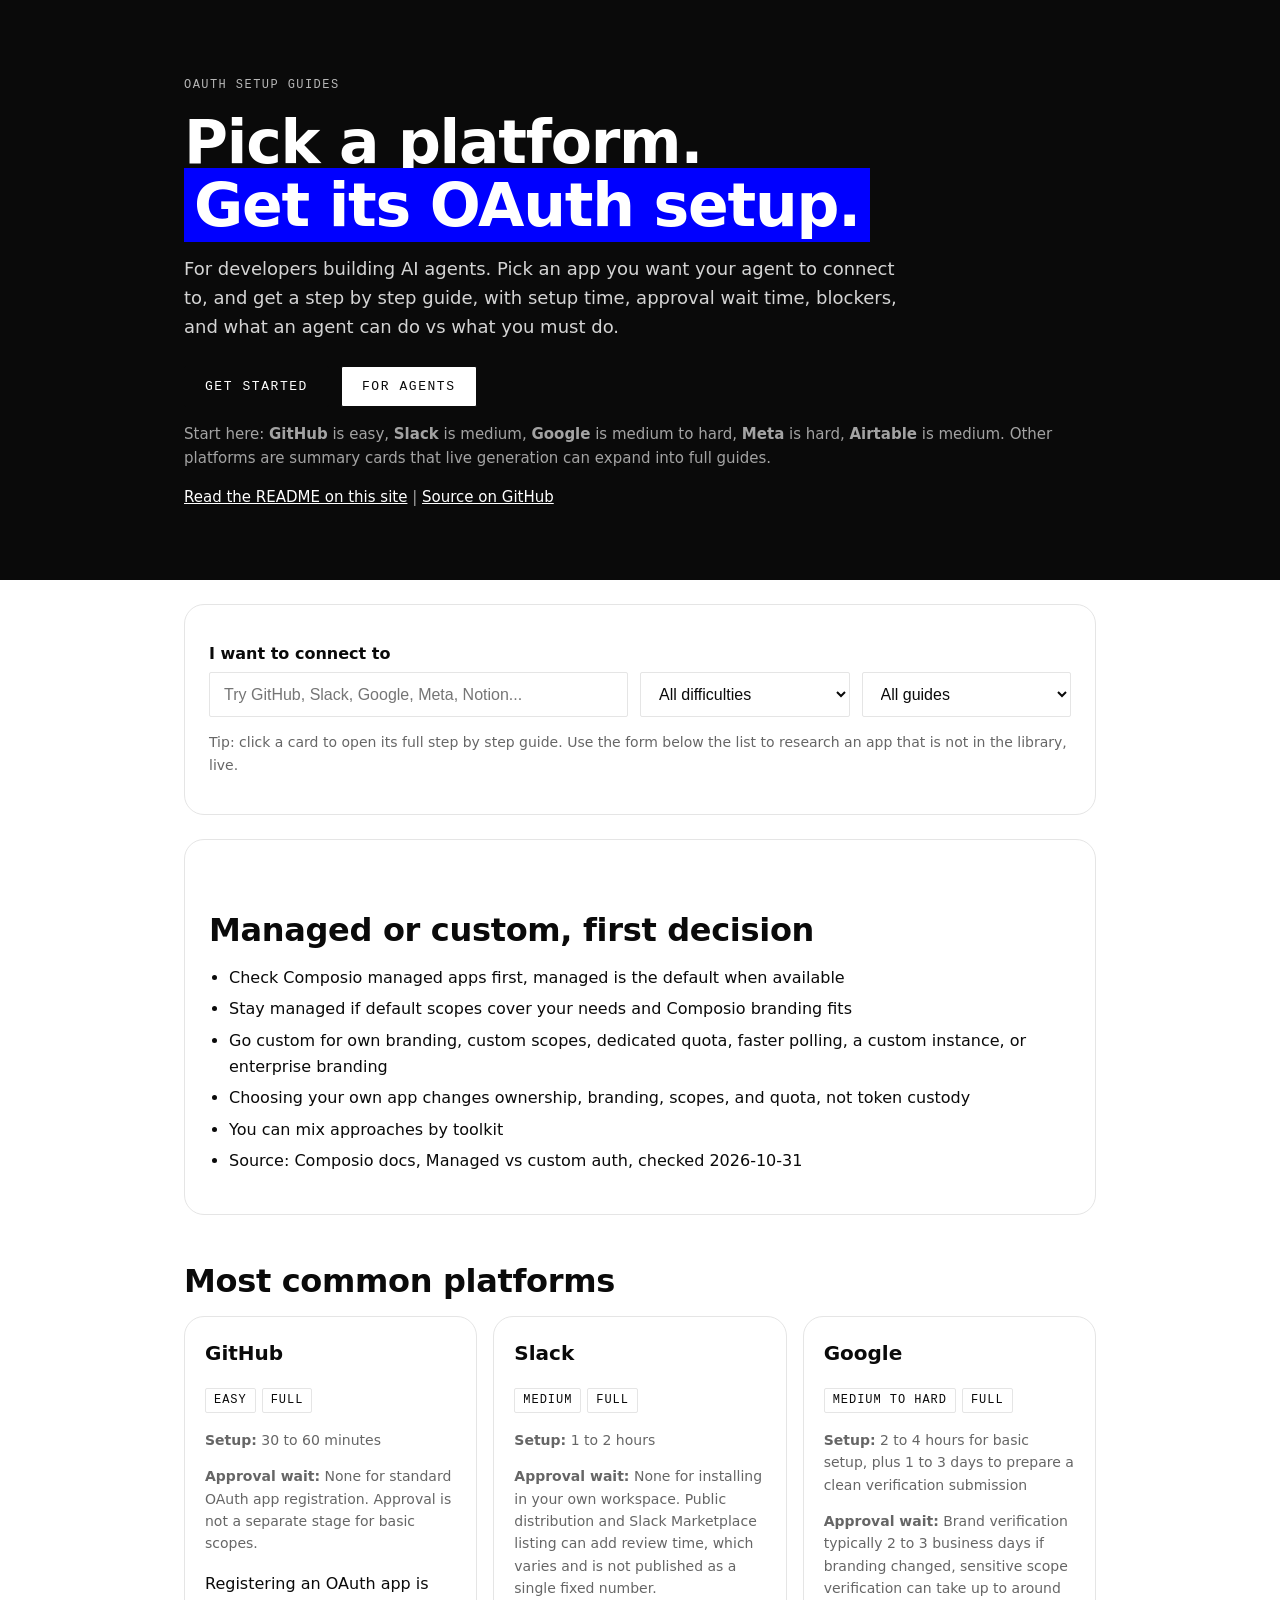
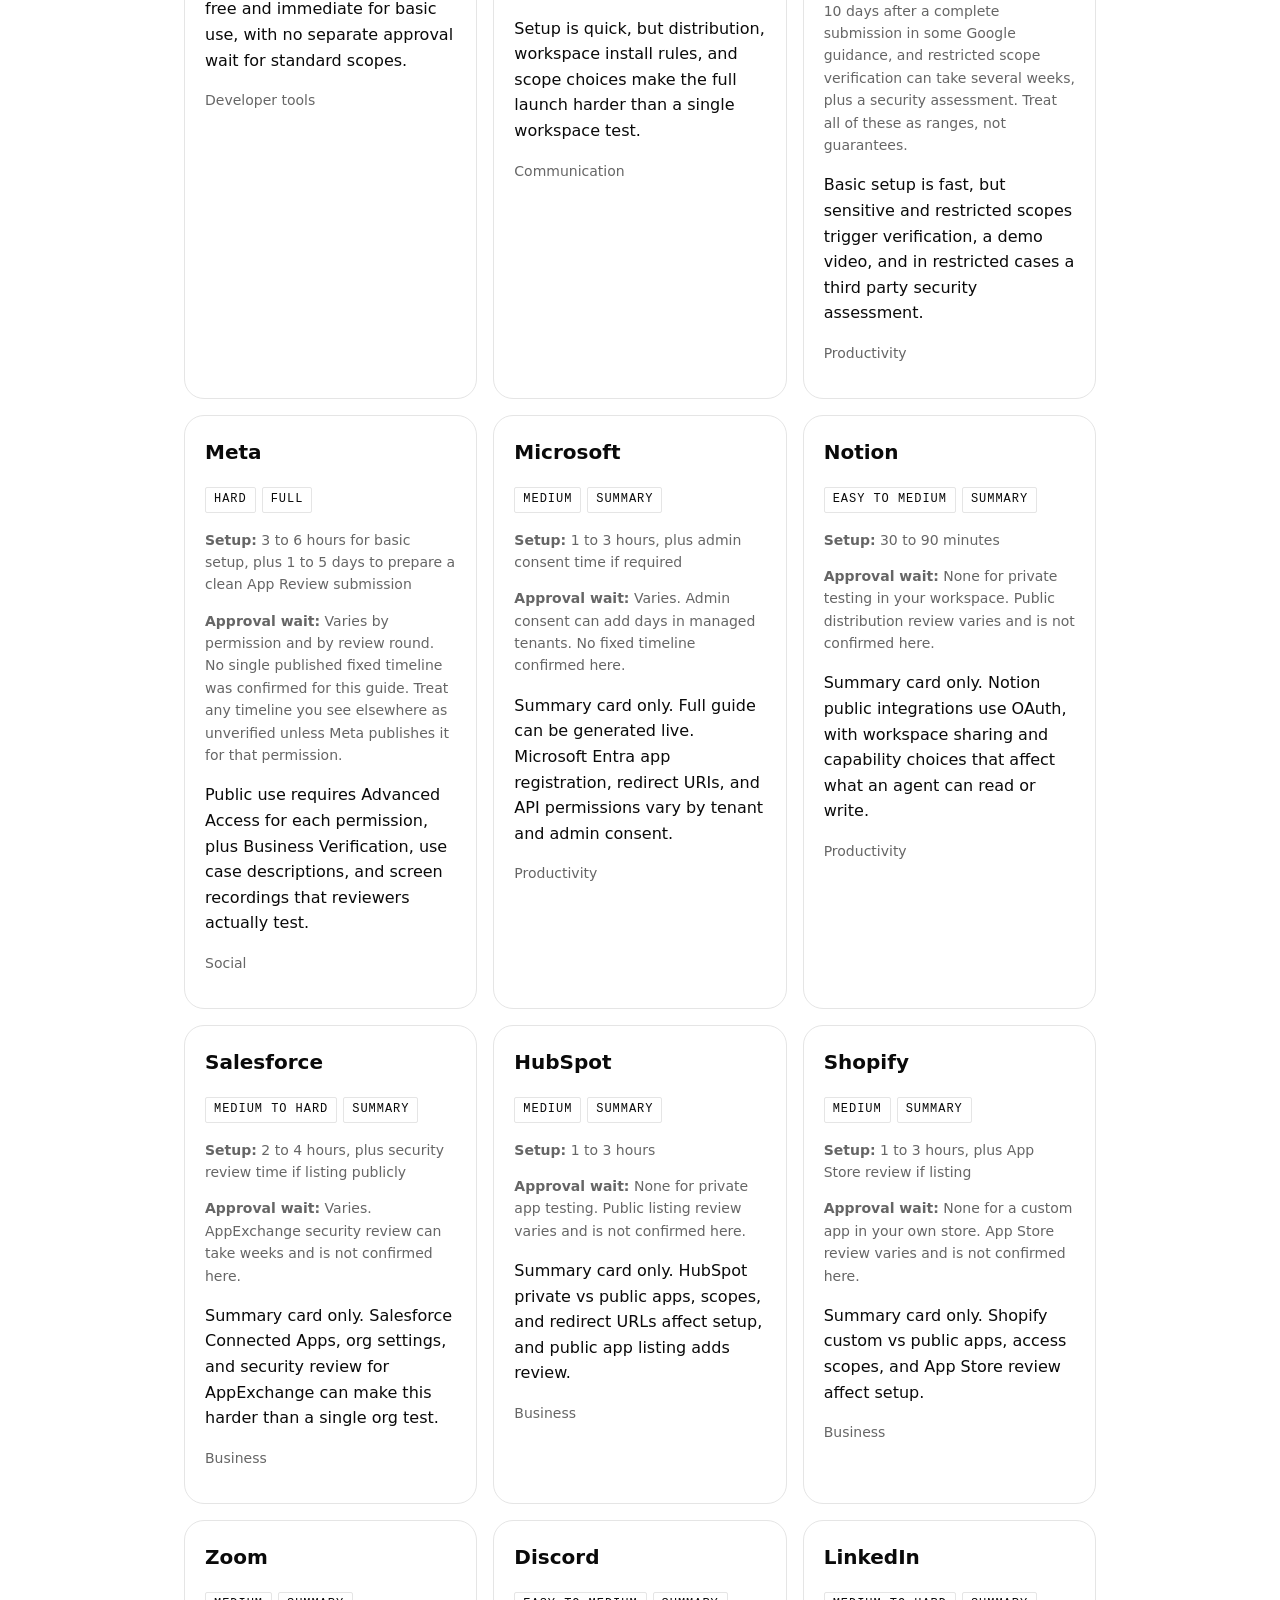
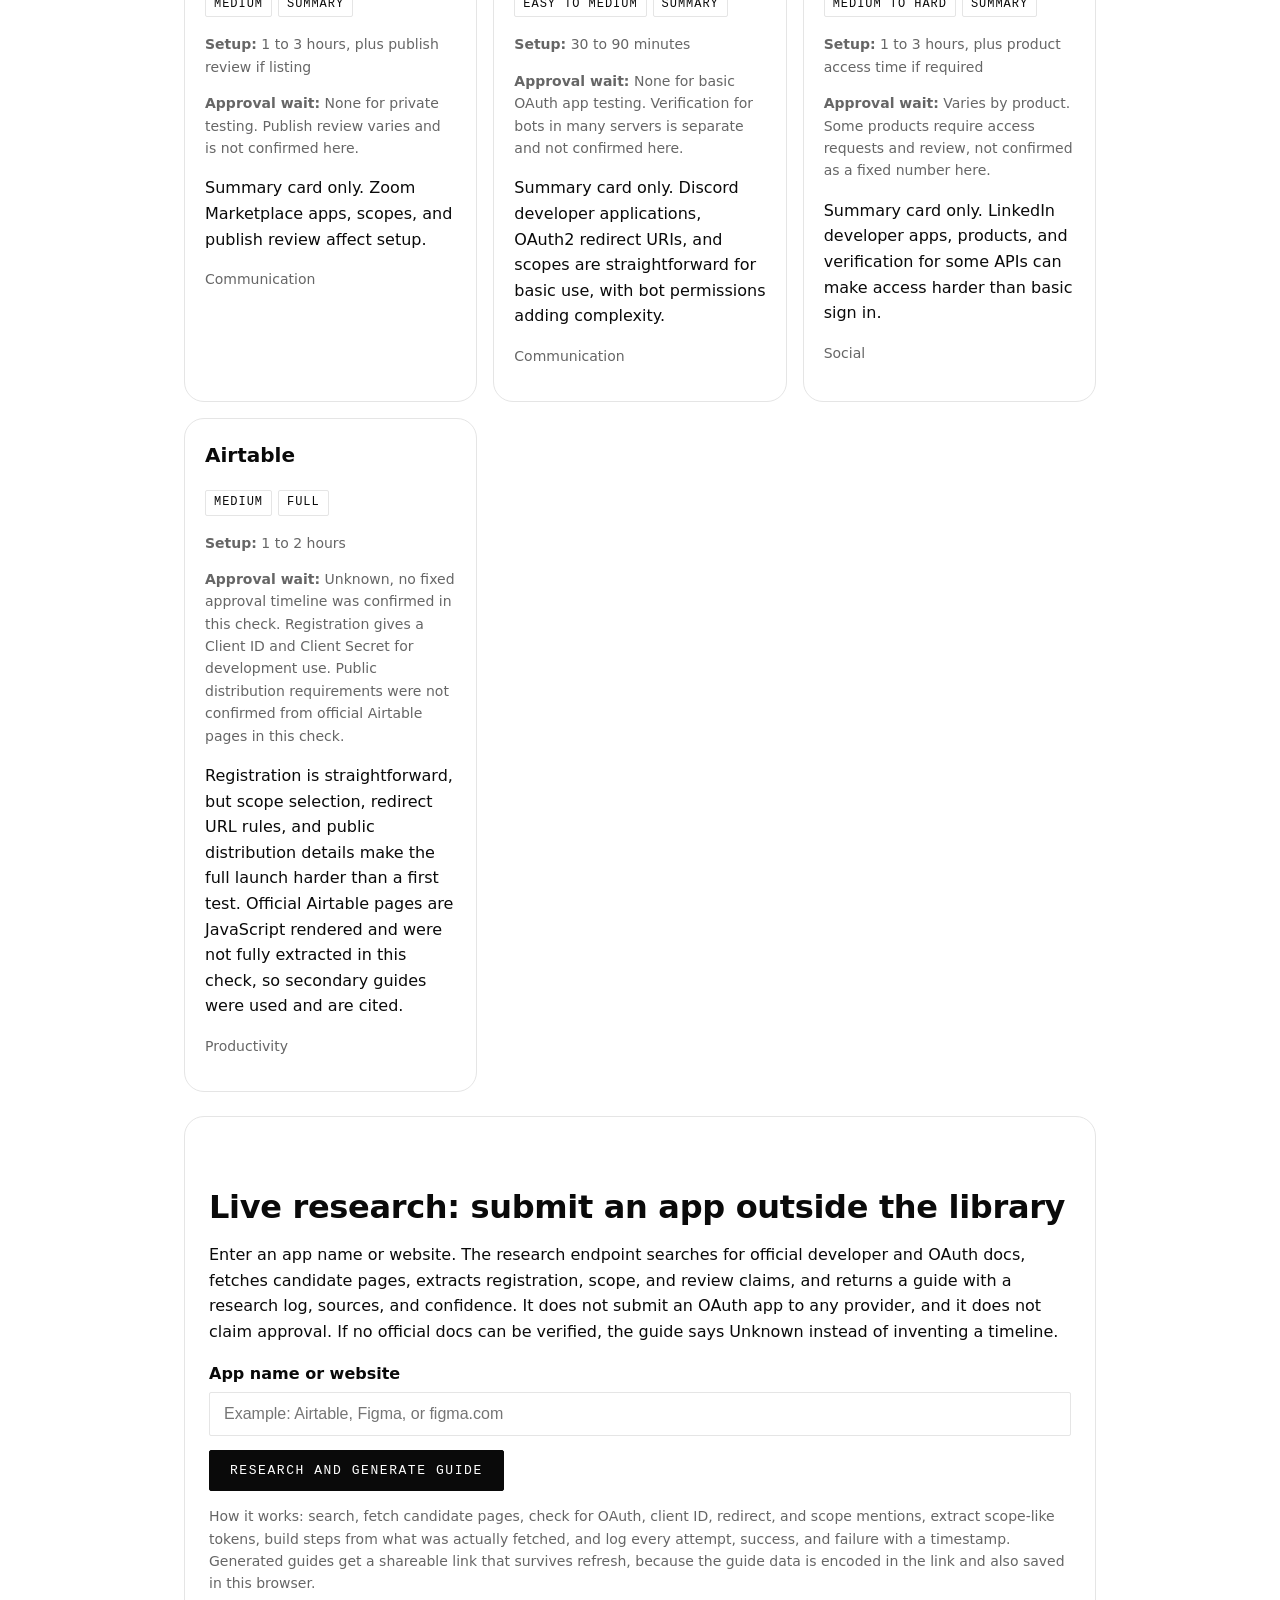
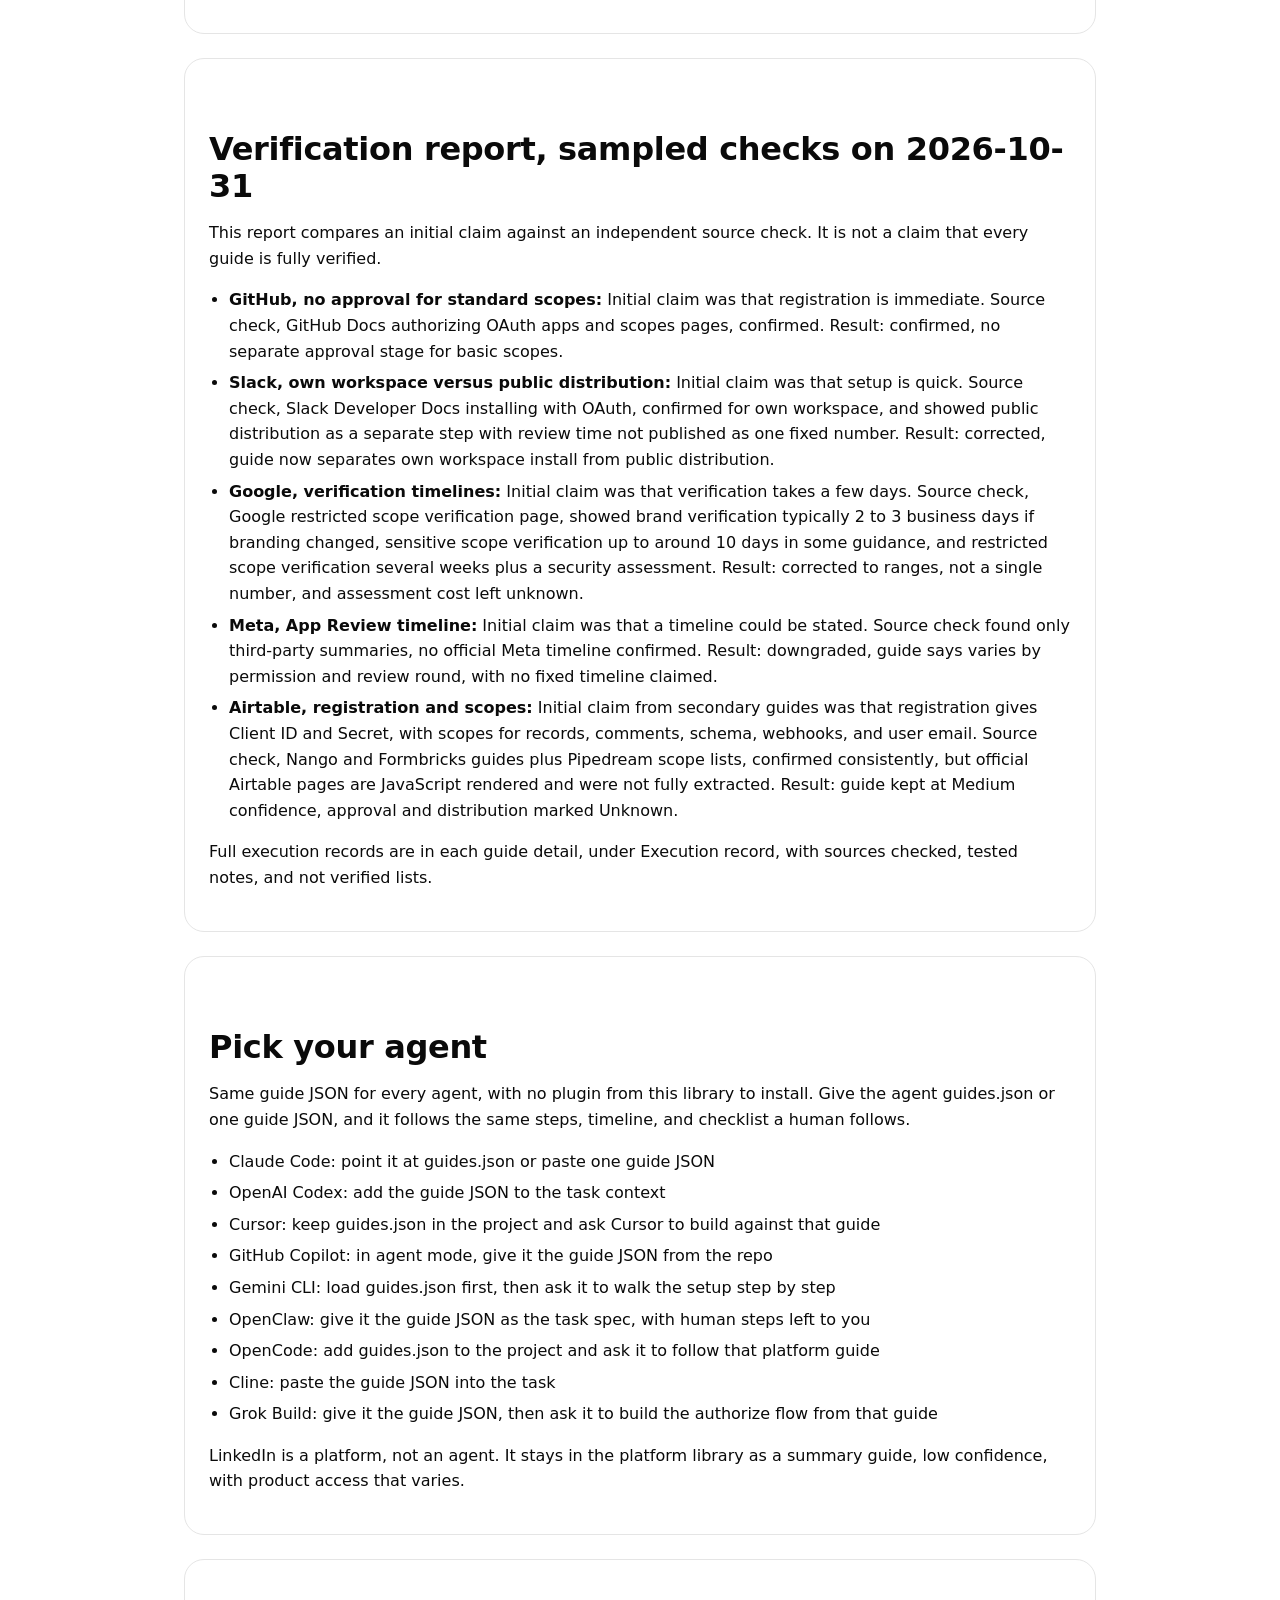
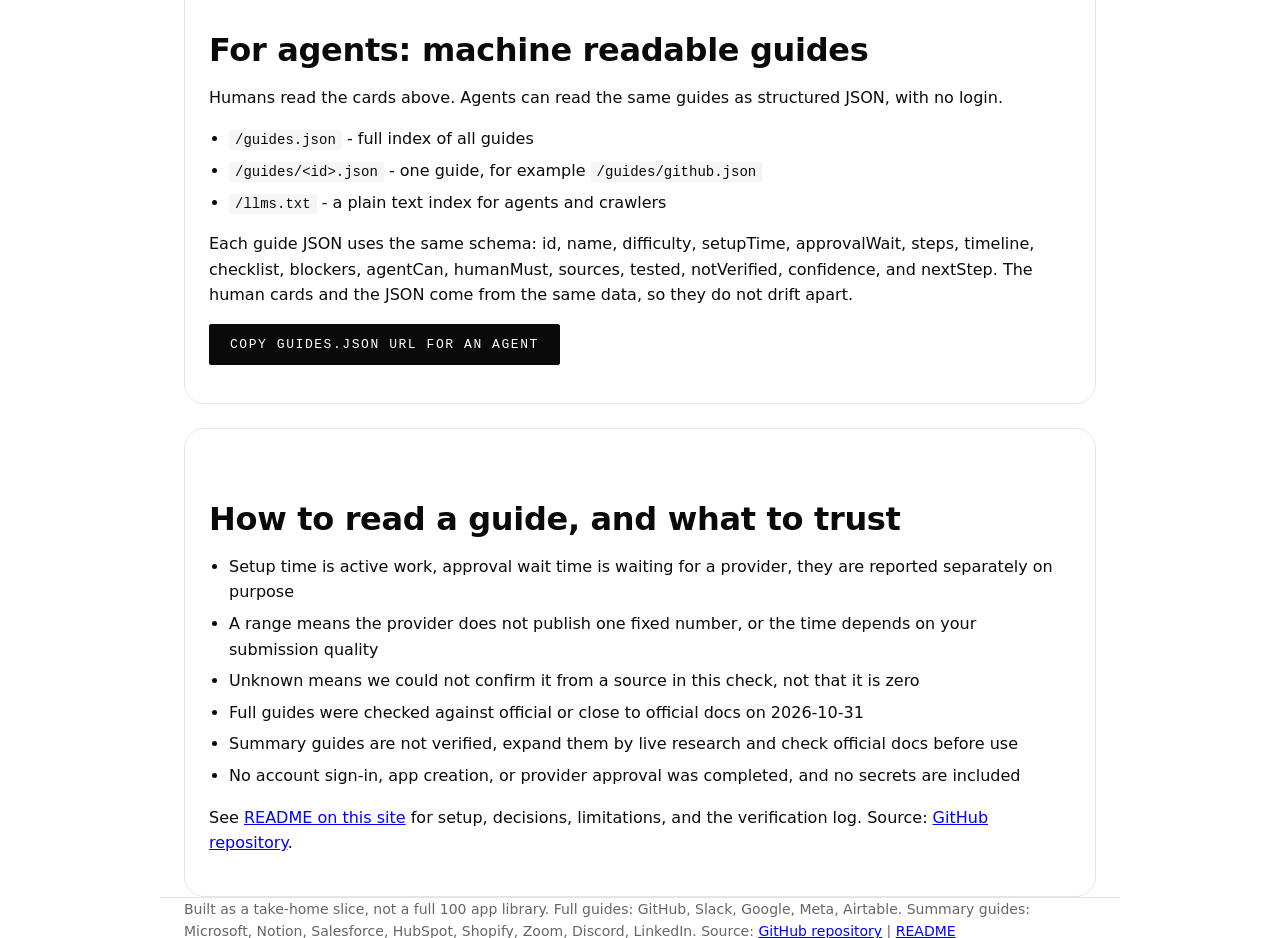
==== index.html @ ed0580e6 "Clean Composio-inspired style and clean guide outputs" ====
<!doctype html>
<html lang="en">
<head>
<meta charset="utf-8">
<meta name="viewport" content="width=device-width, initial-scale=1">
<title>OAuth Setup Guides - For developers building AI agents</title>
<meta name="description" content="Searchable guides for setting up an OAuth app and getting it approved, with setup time, approval wait time, blockers, and agent vs human steps.">
<link rel="stylesheet" href="style.css">
</head>
<body>
<header class="top">
<div class="wrap">
<p class="mono eyebrow">OAuth setup guides</p>
<h1>Pick a platform.<br><span class="blue">Get its OAuth setup.</span></h1>
<p class="sub">For developers building AI agents. Pick an app you want your agent to connect to, and get a step by step guide, with setup time, approval wait time, blockers, and what an agent can do vs what you must do.</p>
<div class="hero-actions">
<button type="button" onclick="document.getElementById('search').focus()">Get started</button>
<button type="button" class="secondary" onclick="document.querySelector('.agent-card').scrollIntoView({behavior:'smooth'})">For agents</button>
</div>
<p class="note">Start here: <strong>GitHub</strong> is easy, <strong>Slack</strong> is medium, <strong>Google</strong> is medium to hard, <strong>Meta</strong> is hard, <strong>Airtable</strong> is medium. Other platforms are summary cards that live generation can expand into full guides.</p>
<p class="note"><a href="readme.html">Read the README on this site</a> | <a href="https://github.com/SreeC22/takehomeapmcomposio">Source on GitHub</a></p>
</div>
</header>
<main class="wrap">
<section class="search-card">
<label for="search">I want to connect to</label>
<div class="search-row">
<input id="search" type="search" placeholder="Try GitHub, Slack, Google, Meta, Notion..." autocomplete="off">
<select id="difficulty" aria-label="Filter by difficulty">
<option value="">All difficulties</option>
<option value="Easy">Easy</option>
<option value="Medium">Medium</option>
<option value="Medium to Hard">Medium to Hard</option>
<option value="Hard">Hard</option>
</select>
<select id="guideType" aria-label="Filter by guide type">
<option value="">All guides</option>
<option value="full">Full guides</option>
<option value="summary">Summary guides</option>
</select>
</div>
<p class="hint">Tip: click a card to open its full step by step guide. Use the form below the list to research an app that is not in the library, live.</p>
</section>

<section class="about">
<h2>Managed or custom, first decision</h2>
<ul>
<li>Check Composio managed apps first, managed is the default when available</li>
<li>Stay managed if default scopes cover your needs and Composio branding fits</li>
<li>Go custom for own branding, custom scopes, dedicated quota, faster polling, a custom instance, or enterprise branding</li>
<li>Choosing your own app changes ownership, branding, scopes, and quota, not token custody</li>
<li>You can mix approaches by toolkit</li>
<li>Source: Composio docs, Managed vs custom auth, checked 2026-10-31</li>
</ul>
</section>

<section>
<h2>Most common platforms</h2>
<div id="grid" class="grid" aria-live="polite"></div>
<p id="empty" class="hidden">No guide matches that search yet. <button id="emptyResearch" type="button">Research this app live</button></p>
</section>

<section id="detail" class="detail hidden"></section>

<section class="live-card">
<h2>Live research: submit an app outside the library</h2>
<p>Enter an app name or website. The research endpoint searches for official developer and OAuth docs, fetches candidate pages, extracts registration, scope, and review claims, and returns a guide with a research log, sources, and confidence. It does not submit an OAuth app to any provider, and it does not claim approval. If no official docs can be verified, the guide says Unknown instead of inventing a timeline.</p>
<form id="liveForm">
<label for="liveApp">App name or website</label>
<input id="liveApp" type="text" placeholder="Example: Airtable, Figma, or figma.com" required>
<p id="liveMatch" class="small"></p>
<button type="submit">Research and generate guide</button>
</form>
<p class="small">How it works: search, fetch candidate pages, check for OAuth, client ID, redirect, and scope mentions, extract scope-like tokens, build steps from what was actually fetched, and log every attempt, success, and failure with a timestamp. Generated guides get a shareable link that survives refresh, because the guide data is encoded in the link and also saved in this browser.</p>
<div id="liveResult"></div>
</section>

<section class="about">
<h2>Verification report, sampled checks on 2026-10-31</h2>
<p>This report compares an initial claim against an independent source check. It is not a claim that every guide is fully verified.</p>
<ul>
<li><strong>GitHub, no approval for standard scopes:</strong> Initial claim was that registration is immediate. Source check, GitHub Docs authorizing OAuth apps and scopes pages, confirmed. Result: confirmed, no separate approval stage for basic scopes.</li>
<li><strong>Slack, own workspace versus public distribution:</strong> Initial claim was that setup is quick. Source check, Slack Developer Docs installing with OAuth, confirmed for own workspace, and showed public distribution as a separate step with review time not published as one fixed number. Result: corrected, guide now separates own workspace install from public distribution.</li>
<li><strong>Google, verification timelines:</strong> Initial claim was that verification takes a few days. Source check, Google restricted scope verification page, showed brand verification typically 2 to 3 business days if branding changed, sensitive scope verification up to around 10 days in some guidance, and restricted scope verification several weeks plus a security assessment. Result: corrected to ranges, not a single number, and assessment cost left unknown.</li>
<li><strong>Meta, App Review timeline:</strong> Initial claim was that a timeline could be stated. Source check found only third-party summaries, no official Meta timeline confirmed. Result: downgraded, guide says varies by permission and review round, with no fixed timeline claimed.</li>
<li><strong>Airtable, registration and scopes:</strong> Initial claim from secondary guides was that registration gives Client ID and Secret, with scopes for records, comments, schema, webhooks, and user email. Source check, Nango and Formbricks guides plus Pipedream scope lists, confirmed consistently, but official Airtable pages are JavaScript rendered and were not fully extracted. Result: guide kept at Medium confidence, approval and distribution marked Unknown.</li>
</ul>
<p>Full execution records are in each guide detail, under Execution record, with sources checked, tested notes, and not verified lists.</p>
</section>

<section class="agent-card">
<h2>Pick your agent</h2>
<p>Same guide JSON for every agent, with no plugin from this library to install. Give the agent guides.json or one guide JSON, and it follows the same steps, timeline, and checklist a human follows.</p>
<ul>
<li>Claude Code: point it at guides.json or paste one guide JSON</li>
<li>OpenAI Codex: add the guide JSON to the task context</li>
<li>Cursor: keep guides.json in the project and ask Cursor to build against that guide</li>
<li>GitHub Copilot: in agent mode, give it the guide JSON from the repo</li>
<li>Gemini CLI: load guides.json first, then ask it to walk the setup step by step</li>
<li>OpenClaw: give it the guide JSON as the task spec, with human steps left to you</li>
<li>OpenCode: add guides.json to the project and ask it to follow that platform guide</li>
<li>Cline: paste the guide JSON into the task</li>
<li>Grok Build: give it the guide JSON, then ask it to build the authorize flow from that guide</li>
</ul>
<p>LinkedIn is a platform, not an agent. It stays in the platform library as a summary guide, low confidence, with product access that varies.</p>
</section>

<section class="agent-card">
<h2>For agents: machine readable guides</h2>
<p>Humans read the cards above. Agents can read the same guides as structured JSON, with no login.</p>
<ul>
<li><code>/guides.json</code> - full index of all guides</li>
<li><code>/guides/&lt;id&gt;.json</code> - one guide, for example <code>/guides/github.json</code></li>
<li><code>/llms.txt</code> - a plain text index for agents and crawlers</li>
</ul>
<p>Each guide JSON uses the same schema: id, name, difficulty, setupTime, approvalWait, steps, timeline, checklist, blockers, agentCan, humanMust, sources, tested, notVerified, confidence, and nextStep. The human cards and the JSON come from the same data, so they do not drift apart.</p>
<button id="copyJson" type="button">Copy guides.json URL for an agent</button>
<p id="copyMsg" class="small"></p>
</section>

<section class="about">
<h2>How to read a guide, and what to trust</h2>
<ul>
<li>Setup time is active work, approval wait time is waiting for a provider, they are reported separately on purpose</li>
<li>A range means the provider does not publish one fixed number, or the time depends on your submission quality</li>
<li>Unknown means we could not confirm it from a source in this check, not that it is zero</li>
<li>Full guides were checked against official or close to official docs on 2026-10-31</li>
<li>Summary guides are not verified, expand them by live research and check official docs before use</li>
<li>No account sign-in, app creation, or provider approval was completed, and no secrets are included</li>
</ul>
<p>See <a href="readme.html">README on this site</a> for setup, decisions, limitations, and the verification log. Source: <a href="https://github.com/SreeC22/takehomeapmcomposio">GitHub repository</a>.</p>
</section>
</main>
<footer class="wrap small">Built as a take-home slice, not a full 100 app library. Full guides: GitHub, Slack, Google, Meta, Airtable. Summary guides: Microsoft, Notion, Salesforce, HubSpot, Shopify, Zoom, Discord, LinkedIn. Source: <a href="https://github.com/SreeC22/takehomeapmcomposio">GitHub repository</a> | <a href="readme.html">README</a></footer>
<script src="app.js"></script>
</body>
</html>
---- style.css ----
*{box-sizing:border-box}body{margin:0;font-family:Inter,system-ui,-apple-system,Segoe UI,Roboto,Arial,sans-serif;color:#0a0a0a;background:#fff;line-height:1.6}.wrap{max-width:960px;margin:0 auto;padding:0 24px}.mono{font-family:ui-monospace,SFMono-Regular,Menlo,Monaco,Consolas,monospace;text-transform:uppercase;letter-spacing:.12em;font-size:12px}.top{background:#0a0a0a;color:#fff;padding:64px 0 56px}.top .eyebrow{color:#fff;opacity:.7}.top h1{margin:16px 0 16px;font-size:60px;line-height:1.05;letter-spacing:-.02em;font-weight:700}.top h1 .blue{background:#0000ff;color:#fff;padding:2px 10px;white-space:nowrap}.top .sub{font-size:18px;color:#d4d4d4;max-width:720px;line-height:1.6}.top .note{color:#a3a3a3;font-size:15px}.top a{color:#fff;text-decoration:underline}.hero-actions{margin-top:24px;display:flex;gap:12px;flex-wrap:wrap}h2{font-size:32px;line-height:1.15;letter-spacing:-.01em;margin:48px 0 16px}h3{font-size:20px;margin:24px 0 8px}label{display:block;font-weight:600;margin:12px 0 6px}input,select{width:100%;padding:12px 14px;border:1px solid #e5e5e5;border-radius:2px;font-size:16px;background:#fff;color:#0a0a0a}input:focus,select:focus{outline:2px solid #0000ff;outline-offset:1px}button{background:#0a0a0a;color:#fff;border:1px solid #0a0a0a;border-radius:2px;padding:12px 20px;font-size:13px;font-family:ui-monospace,SFMono-Regular,Menlo,monospace;text-transform:uppercase;letter-spacing:.12em;cursor:pointer}button:hover{background:#0000ff;border-color:#0000ff}button.secondary{background:#fff;color:#0a0a0a}.search-card,.live-card,.agent-card,.about{background:#fff;border:1px solid #e5e5e5;border-radius:20px;padding:24px;margin-top:24px}.search-row{display:grid;grid-template-columns:2fr 1fr 1fr;gap:12px}.hint,.small{color:#666;font-size:14px}.grid{display:grid;grid-template-columns:repeat(auto-fill,minmax(260px,1fr));gap:16px}.card{background:#fff;border:1px solid #e5e5e5;border-radius:20px;padding:20px;cursor:pointer;text-align:left}.card:hover{border-color:#0a0a0a}.card h3{margin:0 0 8px}.badge{display:inline-block;border:1px solid #e5e5e5;border-radius:2px;padding:2px 8px;font-size:12px;font-family:ui-monospace,SFMono-Regular,Menlo,monospace;text-transform:uppercase;letter-spacing:.08em;margin-right:6px;background:#fff}.meta{color:#666;font-size:14px}.detail{background:#fff;border:1px solid #e5e5e5;border-radius:20px;padding:28px;margin-top:32px}.step{border-top:1px solid #e5e5e5;padding:16px 0;margin:8px 0}.step h3{margin:0 0 6px}.checklist label{font-weight:400;display:flex;gap:10px;align-items:flex-start}.checklist input{width:auto;margin-top:4px}.hidden{display:none}code{background:#f5f5f5;padding:2px 6px;border-radius:2px;font-family:ui-monospace,SFMono-Regular,Menlo,monospace;font-size:14px}footer{padding:32px 0 48px;color:#666;border-top:1px solid #e5e5e5;margin-top:48px}a{color:#0000ff}ul{padding-left:20px}li{margin:6px 0}@media(max-width:700px){.search-row{grid-template-columns:1fr}.top h1{font-size:38px}.top h1 .blue{white-space:normal}}
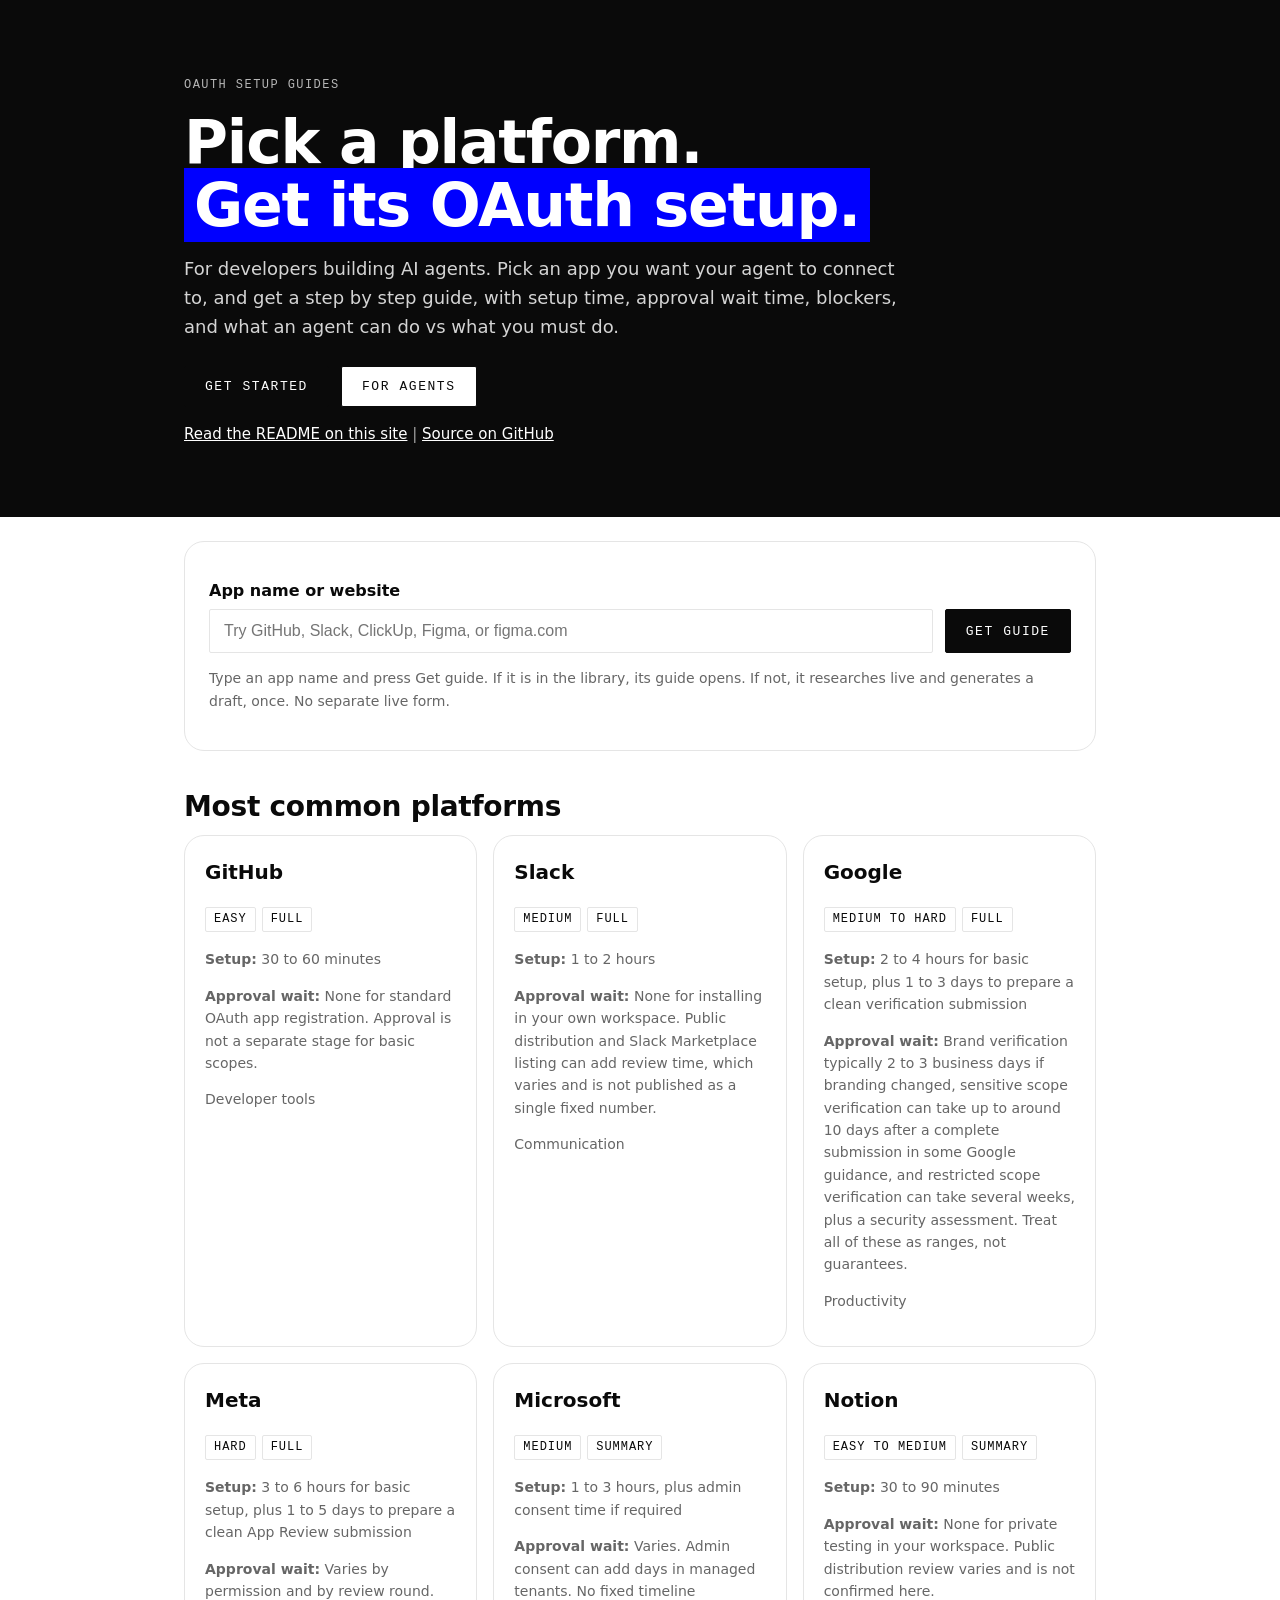
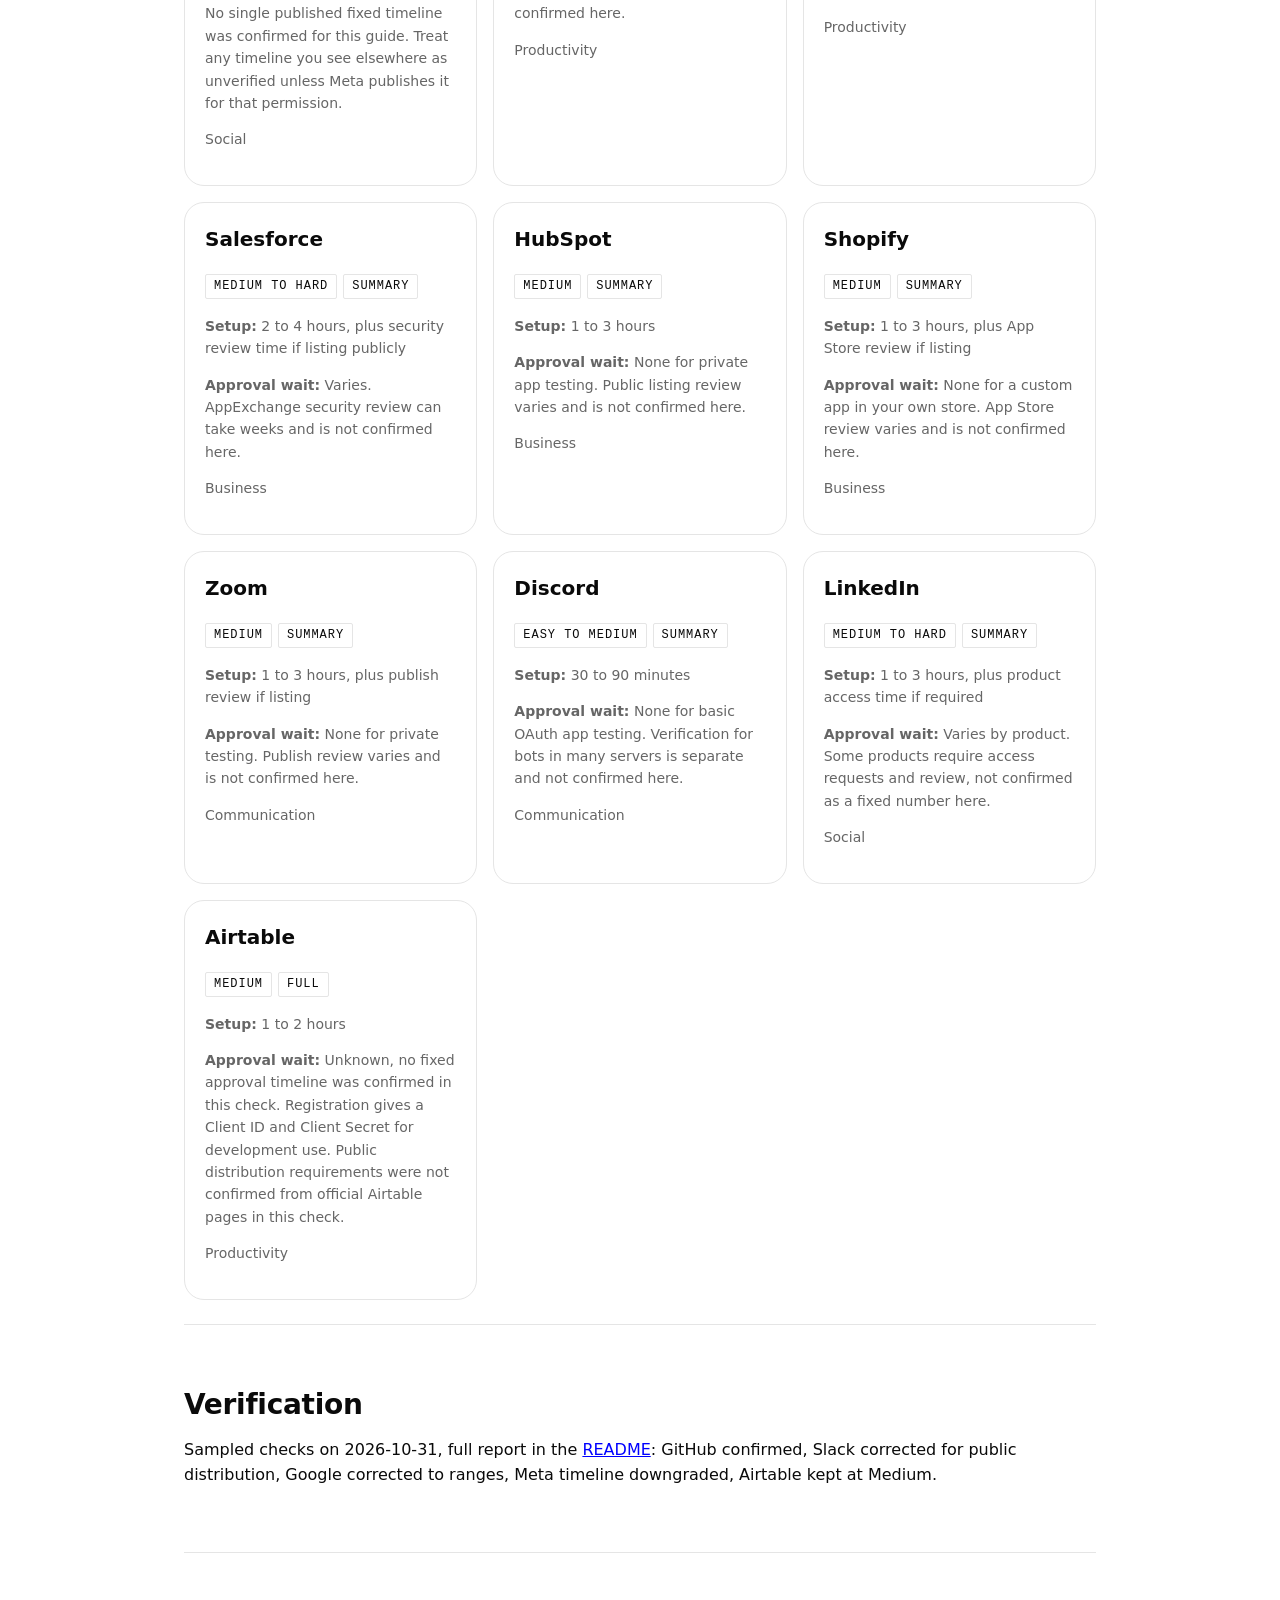
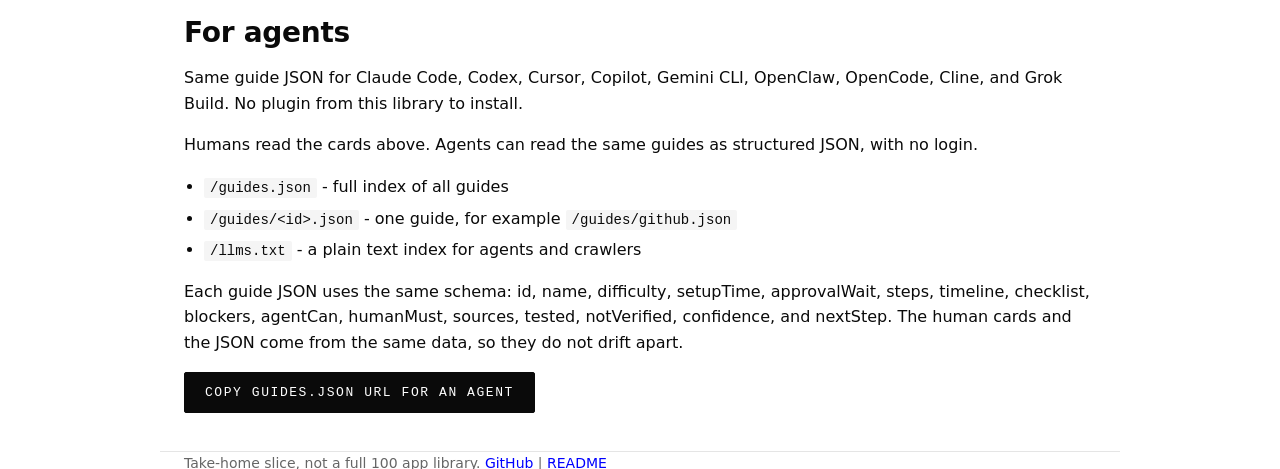
==== commit e285ca39: "Sync production: merged search, Tavily, rate limiting, clean style, improved generated steps" ====
--- a/index.html
+++ b/index.html
@@ -17,96 +17,39 @@
 <button type="button" onclick="document.getElementById('search').focus()">Get started</button>
 <button type="button" class="secondary" onclick="document.querySelector('.agent-card').scrollIntoView({behavior:'smooth'})">For agents</button>
 </div>
-<p class="note">Start here: <strong>GitHub</strong> is easy, <strong>Slack</strong> is medium, <strong>Google</strong> is medium to hard, <strong>Meta</strong> is hard, <strong>Airtable</strong> is medium. Other platforms are summary cards that live generation can expand into full guides.</p>
 <p class="note"><a href="readme.html">Read the README on this site</a> | <a href="https://github.com/SreeC22/takehomeapmcomposio">Source on GitHub</a></p>
 </div>
 </header>
 <main class="wrap">
 <section class="search-card">
-<label for="search">I want to connect to</label>
+<form id="searchForm">
+<label for="search">App name or website</label>
 <div class="search-row">
-<input id="search" type="search" placeholder="Try GitHub, Slack, Google, Meta, Notion..." autocomplete="off">
-<select id="difficulty" aria-label="Filter by difficulty">
-<option value="">All difficulties</option>
-<option value="Easy">Easy</option>
-<option value="Medium">Medium</option>
-<option value="Medium to Hard">Medium to Hard</option>
-<option value="Hard">Hard</option>
-</select>
-<select id="guideType" aria-label="Filter by guide type">
-<option value="">All guides</option>
-<option value="full">Full guides</option>
-<option value="summary">Summary guides</option>
-</select>
+<input id="search" type="search" placeholder="Try GitHub, Slack, ClickUp, Figma, or figma.com" autocomplete="off">
+<button type="submit">Get guide</button>
 </div>
-<p class="hint">Tip: click a card to open its full step by step guide. Use the form below the list to research an app that is not in the library, live.</p>
+<p id="searchStatus" class="small"></p>
+</form>
+<p class="hint">Type an app name and press Get guide. If it is in the library, its guide opens. If not, it researches live and generates a draft, once. No separate live form.</p>
 </section>
 
-<section class="about">
-<h2>Managed or custom, first decision</h2>
-<ul>
-<li>Check Composio managed apps first, managed is the default when available</li>
-<li>Stay managed if default scopes cover your needs and Composio branding fits</li>
-<li>Go custom for own branding, custom scopes, dedicated quota, faster polling, a custom instance, or enterprise branding</li>
-<li>Choosing your own app changes ownership, branding, scopes, and quota, not token custody</li>
-<li>You can mix approaches by toolkit</li>
-<li>Source: Composio docs, Managed vs custom auth, checked 2026-10-31</li>
-</ul>
-</section>
 
 <section>
 <h2>Most common platforms</h2>
 <div id="grid" class="grid" aria-live="polite"></div>
-<p id="empty" class="hidden">No guide matches that search yet. <button id="emptyResearch" type="button">Research this app live</button></p>
+<p id="empty" class="hidden">No guide matches that search yet. Press Get guide to research it live.</p>
 </section>
 
 <section id="detail" class="detail hidden"></section>
 
-<section class="live-card">
-<h2>Live research: submit an app outside the library</h2>
-<p>Enter an app name or website. The research endpoint searches for official developer and OAuth docs, fetches candidate pages, extracts registration, scope, and review claims, and returns a guide with a research log, sources, and confidence. It does not submit an OAuth app to any provider, and it does not claim approval. If no official docs can be verified, the guide says Unknown instead of inventing a timeline.</p>
-<form id="liveForm">
-<label for="liveApp">App name or website</label>
-<input id="liveApp" type="text" placeholder="Example: Airtable, Figma, or figma.com" required>
-<p id="liveMatch" class="small"></p>
-<button type="submit">Research and generate guide</button>
-</form>
-<p class="small">How it works: search, fetch candidate pages, check for OAuth, client ID, redirect, and scope mentions, extract scope-like tokens, build steps from what was actually fetched, and log every attempt, success, and failure with a timestamp. Generated guides get a shareable link that survives refresh, because the guide data is encoded in the link and also saved in this browser.</p>
-<div id="liveResult"></div>
-</section>
 
-<section class="about">
-<h2>Verification report, sampled checks on 2026-10-31</h2>
-<p>This report compares an initial claim against an independent source check. It is not a claim that every guide is fully verified.</p>
-<ul>
-<li><strong>GitHub, no approval for standard scopes:</strong> Initial claim was that registration is immediate. Source check, GitHub Docs authorizing OAuth apps and scopes pages, confirmed. Result: confirmed, no separate approval stage for basic scopes.</li>
-<li><strong>Slack, own workspace versus public distribution:</strong> Initial claim was that setup is quick. Source check, Slack Developer Docs installing with OAuth, confirmed for own workspace, and showed public distribution as a separate step with review time not published as one fixed number. Result: corrected, guide now separates own workspace install from public distribution.</li>
-<li><strong>Google, verification timelines:</strong> Initial claim was that verification takes a few days. Source check, Google restricted scope verification page, showed brand verification typically 2 to 3 business days if branding changed, sensitive scope verification up to around 10 days in some guidance, and restricted scope verification several weeks plus a security assessment. Result: corrected to ranges, not a single number, and assessment cost left unknown.</li>
-<li><strong>Meta, App Review timeline:</strong> Initial claim was that a timeline could be stated. Source check found only third-party summaries, no official Meta timeline confirmed. Result: downgraded, guide says varies by permission and review round, with no fixed timeline claimed.</li>
-<li><strong>Airtable, registration and scopes:</strong> Initial claim from secondary guides was that registration gives Client ID and Secret, with scopes for records, comments, schema, webhooks, and user email. Source check, Nango and Formbricks guides plus Pipedream scope lists, confirmed consistently, but official Airtable pages are JavaScript rendered and were not fully extracted. Result: guide kept at Medium confidence, approval and distribution marked Unknown.</li>
-</ul>
-<p>Full execution records are in each guide detail, under Execution record, with sources checked, tested notes, and not verified lists.</p>
-</section>
+
+<section class="about"><h2>Verification</h2><p>Sampled checks on 2026-10-31, full report in the <a href="readme.html">README</a>: GitHub confirmed, Slack corrected for public distribution, Google corrected to ranges, Meta timeline downgraded, Airtable kept at Medium.</p></section>
+
 
 <section class="agent-card">
-<h2>Pick your agent</h2>
-<p>Same guide JSON for every agent, with no plugin from this library to install. Give the agent guides.json or one guide JSON, and it follows the same steps, timeline, and checklist a human follows.</p>
-<ul>
-<li>Claude Code: point it at guides.json or paste one guide JSON</li>
-<li>OpenAI Codex: add the guide JSON to the task context</li>
-<li>Cursor: keep guides.json in the project and ask Cursor to build against that guide</li>
-<li>GitHub Copilot: in agent mode, give it the guide JSON from the repo</li>
-<li>Gemini CLI: load guides.json first, then ask it to walk the setup step by step</li>
-<li>OpenClaw: give it the guide JSON as the task spec, with human steps left to you</li>
-<li>OpenCode: add guides.json to the project and ask it to follow that platform guide</li>
-<li>Cline: paste the guide JSON into the task</li>
-<li>Grok Build: give it the guide JSON, then ask it to build the authorize flow from that guide</li>
-</ul>
-<p>LinkedIn is a platform, not an agent. It stays in the platform library as a summary guide, low confidence, with product access that varies.</p>
-</section>
-
-<section class="agent-card">
-<h2>For agents: machine readable guides</h2>
+<h2>For agents</h2>
+<p>Same guide JSON for Claude Code, Codex, Cursor, Copilot, Gemini CLI, OpenClaw, OpenCode, Cline, and Grok Build. No plugin from this library to install.</p>
 <p>Humans read the cards above. Agents can read the same guides as structured JSON, with no login.</p>
 <ul>
 <li><code>/guides.json</code> - full index of all guides</li>
@@ -118,20 +61,8 @@
 <p id="copyMsg" class="small"></p>
 </section>
 
-<section class="about">
-<h2>How to read a guide, and what to trust</h2>
-<ul>
-<li>Setup time is active work, approval wait time is waiting for a provider, they are reported separately on purpose</li>
-<li>A range means the provider does not publish one fixed number, or the time depends on your submission quality</li>
-<li>Unknown means we could not confirm it from a source in this check, not that it is zero</li>
-<li>Full guides were checked against official or close to official docs on 2026-10-31</li>
-<li>Summary guides are not verified, expand them by live research and check official docs before use</li>
-<li>No account sign-in, app creation, or provider approval was completed, and no secrets are included</li>
-</ul>
-<p>See <a href="readme.html">README on this site</a> for setup, decisions, limitations, and the verification log. Source: <a href="https://github.com/SreeC22/takehomeapmcomposio">GitHub repository</a>.</p>
-</section>
 </main>
-<footer class="wrap small">Built as a take-home slice, not a full 100 app library. Full guides: GitHub, Slack, Google, Meta, Airtable. Summary guides: Microsoft, Notion, Salesforce, HubSpot, Shopify, Zoom, Discord, LinkedIn. Source: <a href="https://github.com/SreeC22/takehomeapmcomposio">GitHub repository</a> | <a href="readme.html">README</a></footer>
+<footer class="wrap small">Take-home slice, not a full 100 app library. <a href="https://github.com/SreeC22/takehomeapmcomposio">GitHub</a> | <a href="readme.html">README</a></footer>
 <script src="app.js"></script>
 </body>
 </html>
--- a/style.css
+++ b/style.css
@@ -1 +1 @@
-*{box-sizing:border-box}body{margin:0;font-family:Inter,system-ui,-apple-system,Segoe UI,Roboto,Arial,sans-serif;color:#0a0a0a;background:#fff;line-height:1.6}.wrap{max-width:960px;margin:0 auto;padding:0 24px}.mono{font-family:ui-monospace,SFMono-Regular,Menlo,Monaco,Consolas,monospace;text-transform:uppercase;letter-spacing:.12em;font-size:12px}.top{background:#0a0a0a;color:#fff;padding:64px 0 56px}.top .eyebrow{color:#fff;opacity:.7}.top h1{margin:16px 0 16px;font-size:60px;line-height:1.05;letter-spacing:-.02em;font-weight:700}.top h1 .blue{background:#0000ff;color:#fff;padding:2px 10px;white-space:nowrap}.top .sub{font-size:18px;color:#d4d4d4;max-width:720px;line-height:1.6}.top .note{color:#a3a3a3;font-size:15px}.top a{color:#fff;text-decoration:underline}.hero-actions{margin-top:24px;display:flex;gap:12px;flex-wrap:wrap}h2{font-size:32px;line-height:1.15;letter-spacing:-.01em;margin:48px 0 16px}h3{font-size:20px;margin:24px 0 8px}label{display:block;font-weight:600;margin:12px 0 6px}input,select{width:100%;padding:12px 14px;border:1px solid #e5e5e5;border-radius:2px;font-size:16px;background:#fff;color:#0a0a0a}input:focus,select:focus{outline:2px solid #0000ff;outline-offset:1px}button{background:#0a0a0a;color:#fff;border:1px solid #0a0a0a;border-radius:2px;padding:12px 20px;font-size:13px;font-family:ui-monospace,SFMono-Regular,Menlo,monospace;text-transform:uppercase;letter-spacing:.12em;cursor:pointer}button:hover{background:#0000ff;border-color:#0000ff}button.secondary{background:#fff;color:#0a0a0a}.search-card,.live-card,.agent-card,.about{background:#fff;border:1px solid #e5e5e5;border-radius:20px;padding:24px;margin-top:24px}.search-row{display:grid;grid-template-columns:2fr 1fr 1fr;gap:12px}.hint,.small{color:#666;font-size:14px}.grid{display:grid;grid-template-columns:repeat(auto-fill,minmax(260px,1fr));gap:16px}.card{background:#fff;border:1px solid #e5e5e5;border-radius:20px;padding:20px;cursor:pointer;text-align:left}.card:hover{border-color:#0a0a0a}.card h3{margin:0 0 8px}.badge{display:inline-block;border:1px solid #e5e5e5;border-radius:2px;padding:2px 8px;font-size:12px;font-family:ui-monospace,SFMono-Regular,Menlo,monospace;text-transform:uppercase;letter-spacing:.08em;margin-right:6px;background:#fff}.meta{color:#666;font-size:14px}.detail{background:#fff;border:1px solid #e5e5e5;border-radius:20px;padding:28px;margin-top:32px}.step{border-top:1px solid #e5e5e5;padding:16px 0;margin:8px 0}.step h3{margin:0 0 6px}.checklist label{font-weight:400;display:flex;gap:10px;align-items:flex-start}.checklist input{width:auto;margin-top:4px}.hidden{display:none}code{background:#f5f5f5;padding:2px 6px;border-radius:2px;font-family:ui-monospace,SFMono-Regular,Menlo,monospace;font-size:14px}footer{padding:32px 0 48px;color:#666;border-top:1px solid #e5e5e5;margin-top:48px}a{color:#0000ff}ul{padding-left:20px}li{margin:6px 0}@media(max-width:700px){.search-row{grid-template-columns:1fr}.top h1{font-size:38px}.top h1 .blue{white-space:normal}}
+*{box-sizing:border-box}body{margin:0;font-family:Inter,system-ui,-apple-system,Segoe UI,Roboto,Arial,sans-serif;color:#0a0a0a;background:#fff;line-height:1.6}.wrap{max-width:960px;margin:0 auto;padding:0 24px}.mono{font-family:ui-monospace,SFMono-Regular,Menlo,Monaco,Consolas,monospace;text-transform:uppercase;letter-spacing:.12em;font-size:12px}.top{background:#0a0a0a;color:#fff;padding:64px 0 56px}.top .eyebrow{color:#fff;opacity:.7}.top h1{margin:16px 0 16px;font-size:60px;line-height:1.05;letter-spacing:-.02em;font-weight:700}.top h1 .blue{background:#0000ff;color:#fff;padding:2px 10px;white-space:nowrap}.top .sub{font-size:18px;color:#d4d4d4;max-width:720px;line-height:1.6}.top .note{color:#a3a3a3;font-size:15px}.top a{color:#fff;text-decoration:underline}.hero-actions{margin-top:24px;display:flex;gap:12px;flex-wrap:wrap}h2{font-size:28px;line-height:1.15;letter-spacing:-.01em;margin:40px 0 12px}h3{font-size:20px;margin:24px 0 8px}label{display:block;font-weight:600;margin:12px 0 6px}input,select{width:100%;padding:12px 14px;border:1px solid #e5e5e5;border-radius:2px;font-size:16px;background:#fff;color:#0a0a0a}input:focus,select:focus{outline:2px solid #0000ff;outline-offset:1px}button{background:#0a0a0a;color:#fff;border:1px solid #0a0a0a;border-radius:2px;padding:12px 20px;font-size:13px;font-family:ui-monospace,SFMono-Regular,Menlo,monospace;text-transform:uppercase;letter-spacing:.12em;cursor:pointer}button:hover{background:#0000ff;border-color:#0000ff}button.secondary{background:#fff;color:#0a0a0a}.search-card,.live-card{background:#fff;border:1px solid #e5e5e5;border-radius:20px;padding:24px;margin-top:24px}.agent-card,.about{border-top:1px solid #e5e5e5;padding:24px 0;margin-top:24px}.search-row{display:grid;grid-template-columns:1fr auto;gap:12px}.hint,.small{color:#666;font-size:14px}.grid{display:grid;grid-template-columns:repeat(auto-fill,minmax(260px,1fr));gap:16px}.card{background:#fff;border:1px solid #e5e5e5;border-radius:20px;padding:20px;cursor:pointer;text-align:left}.card:hover{border-color:#0a0a0a}.card h3{margin:0 0 8px}.badge{display:inline-block;border:1px solid #e5e5e5;border-radius:2px;padding:2px 8px;font-size:12px;font-family:ui-monospace,SFMono-Regular,Menlo,monospace;text-transform:uppercase;letter-spacing:.08em;margin-right:6px;background:#fff}.meta{color:#666;font-size:14px}.detail{background:#fff;border:1px solid #e5e5e5;border-radius:20px;padding:28px;margin-top:32px}.step{border-top:1px solid #e5e5e5;padding:16px 0;margin:8px 0}.step h3{margin:0 0 6px}.checklist label{font-weight:400;display:flex;gap:10px;align-items:flex-start}.checklist input{width:auto;margin-top:4px}.hidden{display:none}code{background:#f5f5f5;padding:2px 6px;border-radius:2px;font-family:ui-monospace,SFMono-Regular,Menlo,monospace;font-size:14px}footer{padding:32px 0 48px;color:#666;border-top:1px solid #e5e5e5;margin-top:48px}a{color:#0000ff}ul{padding-left:20px}li{margin:6px 0}@media(max-width:700px){.search-row{grid-template-columns:1fr}.top h1{font-size:38px}.top h1 .blue{white-space:normal}}
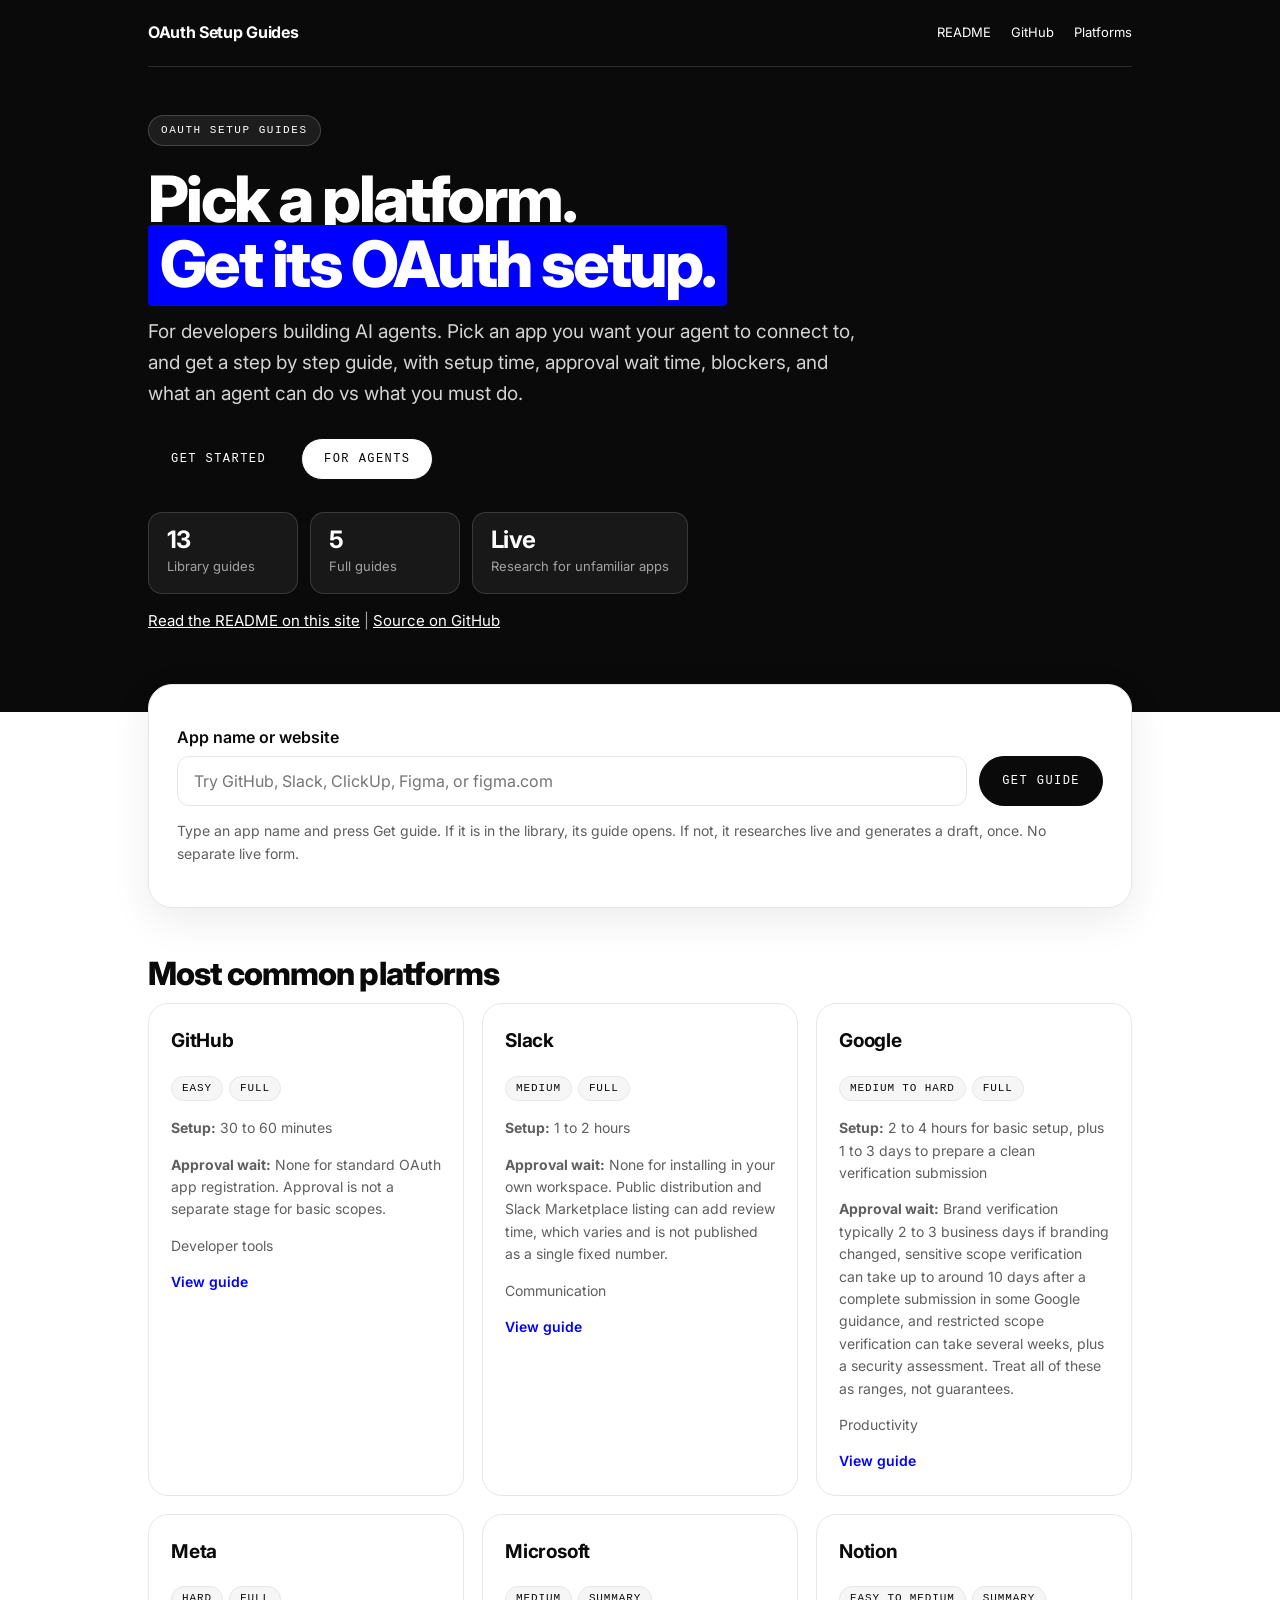
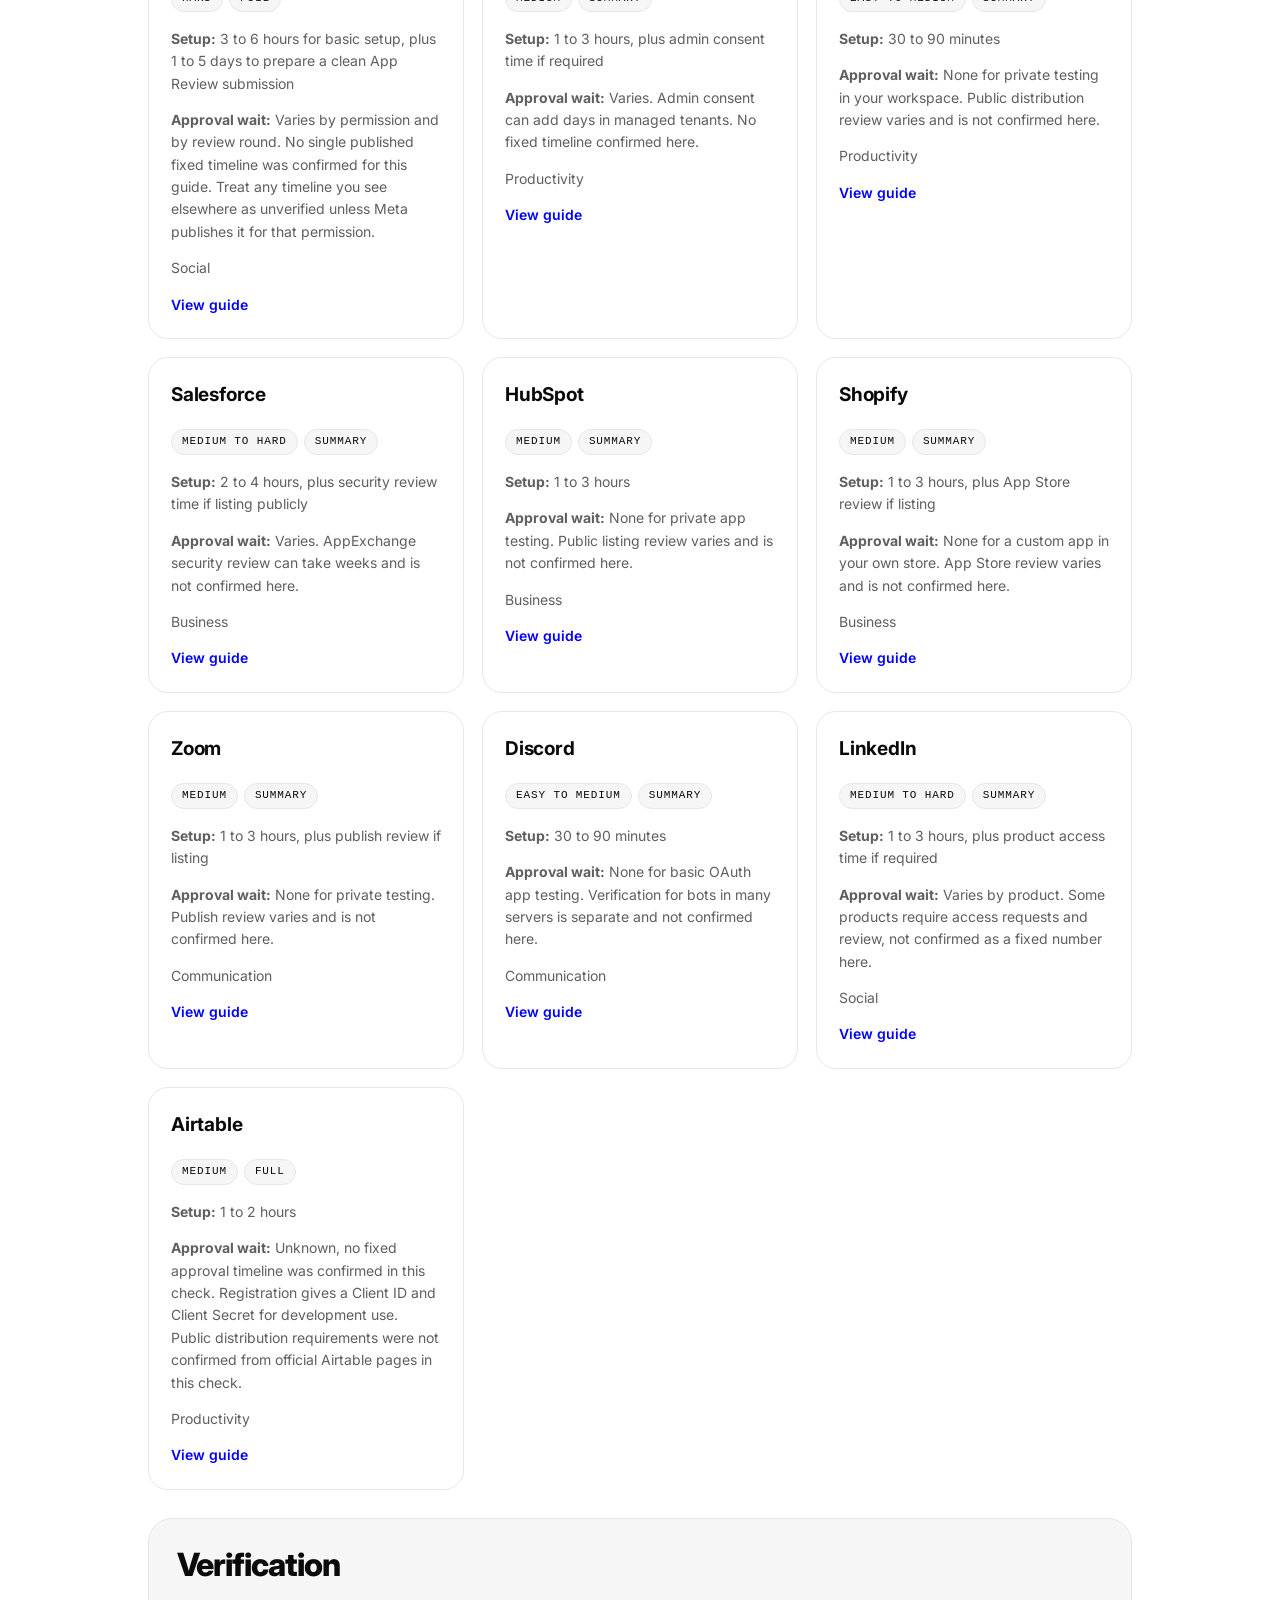
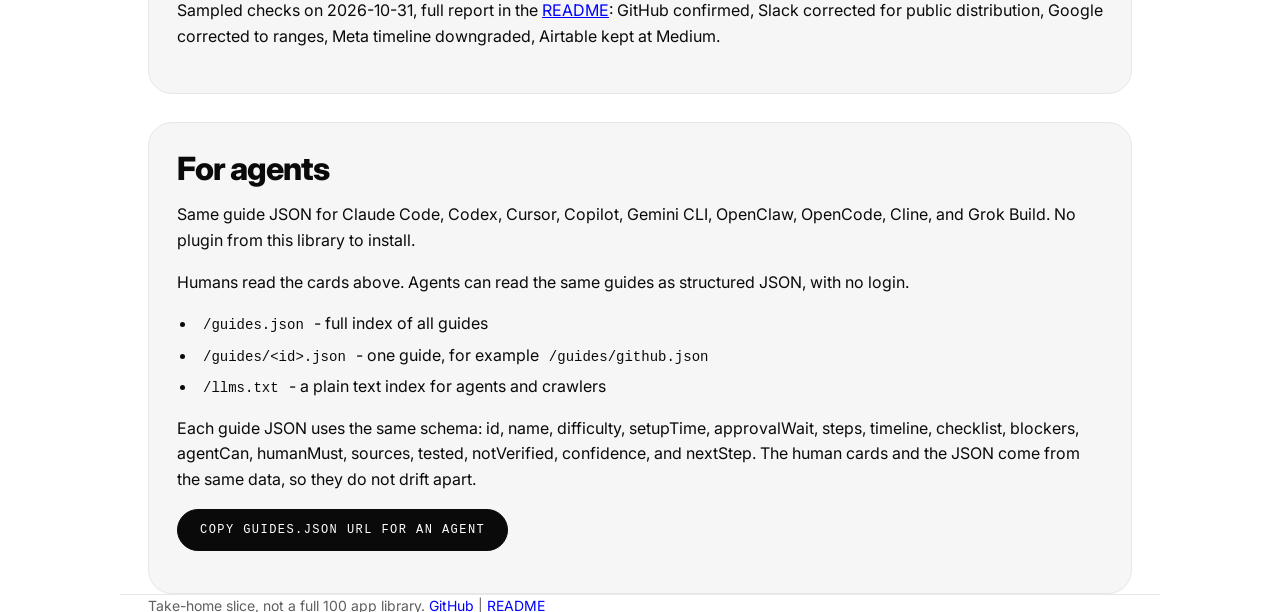
==== commit 595cce6f: "UI refresh: load Inter font like Composio, prettier hero, cards, and detail" ====
--- a/index.html
+++ b/index.html
@@ -5,17 +5,29 @@
 <meta name="viewport" content="width=device-width, initial-scale=1">
 <title>OAuth Setup Guides - For developers building AI agents</title>
 <meta name="description" content="Searchable guides for setting up an OAuth app and getting it approved, with setup time, approval wait time, blockers, and agent vs human steps.">
+<link rel="preconnect" href="https://fonts.googleapis.com">
+<link rel="preconnect" href="https://fonts.gstatic.com" crossorigin>
+<link href="https://fonts.googleapis.com/css2?family=Inter:wght@400;500;600;700;800&display=swap" rel="stylesheet">
 <link rel="stylesheet" href="style.css">
 </head>
 <body>
 <header class="top">
 <div class="wrap">
+<nav class="topnav">
+<span class="brand">OAuth Setup Guides</span>
+<span class="links"><a href="readme.html">README</a><a href="https://github.com/SreeC22/takehomeapmcomposio">GitHub</a><a href="#grid">Platforms</a></span>
+</nav>
 <p class="mono eyebrow">OAuth setup guides</p>
 <h1>Pick a platform.<br><span class="blue">Get its OAuth setup.</span></h1>
 <p class="sub">For developers building AI agents. Pick an app you want your agent to connect to, and get a step by step guide, with setup time, approval wait time, blockers, and what an agent can do vs what you must do.</p>
 <div class="hero-actions">
 <button type="button" onclick="document.getElementById('search').focus()">Get started</button>
 <button type="button" class="secondary" onclick="document.querySelector('.agent-card').scrollIntoView({behavior:'smooth'})">For agents</button>
+</div>
+<div class="hero-stats">
+<div><strong>13</strong><span>Library guides</span></div>
+<div><strong>5</strong><span>Full guides</span></div>
+<div><strong>Live</strong><span>Research for unfamiliar apps</span></div>
 </div>
 <p class="note"><a href="readme.html">Read the README on this site</a> | <a href="https://github.com/SreeC22/takehomeapmcomposio">Source on GitHub</a></p>
 </div>
--- a/style.css
+++ b/style.css
@@ -1 +1,57 @@
-*{box-sizing:border-box}body{margin:0;font-family:Inter,system-ui,-apple-system,Segoe UI,Roboto,Arial,sans-serif;color:#0a0a0a;background:#fff;line-height:1.6}.wrap{max-width:960px;margin:0 auto;padding:0 24px}.mono{font-family:ui-monospace,SFMono-Regular,Menlo,Monaco,Consolas,monospace;text-transform:uppercase;letter-spacing:.12em;font-size:12px}.top{background:#0a0a0a;color:#fff;padding:64px 0 56px}.top .eyebrow{color:#fff;opacity:.7}.top h1{margin:16px 0 16px;font-size:60px;line-height:1.05;letter-spacing:-.02em;font-weight:700}.top h1 .blue{background:#0000ff;color:#fff;padding:2px 10px;white-space:nowrap}.top .sub{font-size:18px;color:#d4d4d4;max-width:720px;line-height:1.6}.top .note{color:#a3a3a3;font-size:15px}.top a{color:#fff;text-decoration:underline}.hero-actions{margin-top:24px;display:flex;gap:12px;flex-wrap:wrap}h2{font-size:28px;line-height:1.15;letter-spacing:-.01em;margin:40px 0 12px}h3{font-size:20px;margin:24px 0 8px}label{display:block;font-weight:600;margin:12px 0 6px}input,select{width:100%;padding:12px 14px;border:1px solid #e5e5e5;border-radius:2px;font-size:16px;background:#fff;color:#0a0a0a}input:focus,select:focus{outline:2px solid #0000ff;outline-offset:1px}button{background:#0a0a0a;color:#fff;border:1px solid #0a0a0a;border-radius:2px;padding:12px 20px;font-size:13px;font-family:ui-monospace,SFMono-Regular,Menlo,monospace;text-transform:uppercase;letter-spacing:.12em;cursor:pointer}button:hover{background:#0000ff;border-color:#0000ff}button.secondary{background:#fff;color:#0a0a0a}.search-card,.live-card{background:#fff;border:1px solid #e5e5e5;border-radius:20px;padding:24px;margin-top:24px}.agent-card,.about{border-top:1px solid #e5e5e5;padding:24px 0;margin-top:24px}.search-row{display:grid;grid-template-columns:1fr auto;gap:12px}.hint,.small{color:#666;font-size:14px}.grid{display:grid;grid-template-columns:repeat(auto-fill,minmax(260px,1fr));gap:16px}.card{background:#fff;border:1px solid #e5e5e5;border-radius:20px;padding:20px;cursor:pointer;text-align:left}.card:hover{border-color:#0a0a0a}.card h3{margin:0 0 8px}.badge{display:inline-block;border:1px solid #e5e5e5;border-radius:2px;padding:2px 8px;font-size:12px;font-family:ui-monospace,SFMono-Regular,Menlo,monospace;text-transform:uppercase;letter-spacing:.08em;margin-right:6px;background:#fff}.meta{color:#666;font-size:14px}.detail{background:#fff;border:1px solid #e5e5e5;border-radius:20px;padding:28px;margin-top:32px}.step{border-top:1px solid #e5e5e5;padding:16px 0;margin:8px 0}.step h3{margin:0 0 6px}.checklist label{font-weight:400;display:flex;gap:10px;align-items:flex-start}.checklist input{width:auto;margin-top:4px}.hidden{display:none}code{background:#f5f5f5;padding:2px 6px;border-radius:2px;font-family:ui-monospace,SFMono-Regular,Menlo,monospace;font-size:14px}footer{padding:32px 0 48px;color:#666;border-top:1px solid #e5e5e5;margin-top:48px}a{color:#0000ff}ul{padding-left:20px}li{margin:6px 0}@media(max-width:700px){.search-row{grid-template-columns:1fr}.top h1{font-size:38px}.top h1 .blue{white-space:normal}}
+*{box-sizing:border-box}
+:root{--ink:#0a0a0a;--muted:#5f5f5f;--faint:#8a8a8a;--line:#e7e7e7;--pale:#f6f6f6;--blue:#0000ff;--white:#fff}
+body{margin:0;font-family:Inter,system-ui,-apple-system,Segoe UI,Roboto,Arial,sans-serif;color:var(--ink);background:var(--white);line-height:1.6;-webkit-font-smoothing:antialiased;text-rendering:optimizeLegibility}
+.wrap{max-width:1040px;margin:0 auto;padding:0 28px}
+.mono{font-family:ui-monospace,SFMono-Regular,Menlo,Monaco,Consolas,monospace;text-transform:uppercase;letter-spacing:.14em;font-size:11px}
+.top{background:var(--ink);color:#fff;padding:0 0 64px}
+.topnav{display:flex;align-items:center;justify-content:space-between;gap:16px;padding:20px 0;border-bottom:1px solid rgba(255,255,255,.14)}
+.topnav .brand{font-weight:700;letter-spacing:-.02em;font-size:16px}
+.topnav a{color:#d4d4d4;text-decoration:none;font-size:13px}
+.topnav a:hover{color:#fff}
+.topnav .links{display:flex;gap:20px;flex-wrap:wrap}
+.top .eyebrow{display:inline-block;color:#fff;background:rgba(255,255,255,.08);border:1px solid rgba(255,255,255,.18);border-radius:999px;padding:6px 12px;margin:48px 0 0}
+.top h1{margin:20px 0 16px;font-size:64px;line-height:1.02;letter-spacing:-.04em;font-weight:800}
+.top h1 .blue{background:var(--blue);color:#fff;padding:0 12px 4px;white-space:nowrap;border-radius:4px}
+.top .sub{font-size:19px;color:#d4d4d4;max-width:720px;line-height:1.65}
+.top .note{color:#a3a3a3;font-size:15px}
+.top a{color:#fff}
+.hero-actions{margin-top:28px;display:flex;gap:12px;flex-wrap:wrap}
+.hero-stats{display:flex;gap:12px;flex-wrap:wrap;margin-top:32px}
+.hero-stats div{background:rgba(255,255,255,.06);border:1px solid rgba(255,255,255,.14);border-radius:14px;padding:14px 18px;min-width:150px}
+.hero-stats strong{display:block;font-size:24px;letter-spacing:-.03em;line-height:1.1}
+.hero-stats span{color:#a3a3a3;font-size:13px}
+h2{font-size:32px;line-height:1.1;letter-spacing:-.03em;margin:48px 0 12px;font-weight:800}
+h3{font-size:20px;margin:24px 0 8px;letter-spacing:-.01em}
+label{display:block;font-weight:600;margin:12px 0 6px}
+input,select{width:100%;padding:14px 16px;border:1px solid var(--line);border-radius:12px;font-size:16px;background:#fff;color:var(--ink);font-family:inherit}
+input:focus,select:focus{outline:2px solid var(--blue);outline-offset:2px;border-color:var(--blue)}
+button{background:var(--ink);color:#fff;border:1px solid var(--ink);border-radius:999px;padding:13px 22px;font-size:12px;font-family:ui-monospace,SFMono-Regular,Menlo,monospace;text-transform:uppercase;letter-spacing:.12em;cursor:pointer;transition:background .15s ease,border-color .15s ease,transform .15s ease}
+button:hover{background:var(--blue);border-color:var(--blue)}
+button:active{transform:translateY(1px)}
+button.secondary{background:#fff;color:var(--ink)}
+.search-card{background:#fff;border:1px solid var(--line);border-radius:24px;padding:28px;margin-top:-28px;position:relative;box-shadow:0 12px 40px rgba(0,0,0,.08)}
+.agent-card,.about{border:1px solid var(--line);border-radius:24px;padding:28px;margin-top:28px;background:var(--pale)}
+.agent-card h2,.about h2{margin-top:0}
+.search-row{display:grid;grid-template-columns:1fr auto;gap:12px}
+.hint,.small{color:var(--muted);font-size:14px}
+.grid{display:grid;grid-template-columns:repeat(auto-fill,minmax(280px,1fr));gap:18px}
+.card{background:#fff;border:1px solid var(--line);border-radius:20px;padding:22px;cursor:pointer;text-align:left;transition:border-color .15s ease,box-shadow .15s ease,transform .15s ease}
+.card:hover{border-color:var(--ink);box-shadow:0 10px 30px rgba(0,0,0,.07);transform:translateY(-2px)}
+.card h3{margin:0 0 10px;font-size:19px}
+.card .card-cta{color:var(--blue);font-weight:600;font-size:14px;margin:14px 0 0}
+.badge{display:inline-block;border:1px solid var(--line);border-radius:999px;padding:3px 10px;font-size:11px;font-family:ui-monospace,SFMono-Regular,Menlo,monospace;text-transform:uppercase;letter-spacing:.08em;margin-right:6px;background:var(--pale)}
+.badge.draft,.badge.generated{background:#eef0ff;border-color:#d6d9ff;color:#0000aa}
+.meta{color:var(--muted);font-size:14px}
+.detail{background:#fff;border:1px solid var(--line);border-radius:24px;padding:32px;margin-top:36px;box-shadow:0 12px 40px rgba(0,0,0,.06)}
+.detail h2{margin-top:0}
+.step{border-top:1px solid var(--line);padding:18px 0;margin:8px 0}
+.step h3{margin:0 0 6px}
+.checklist label{font-weight:400;display:flex;gap:10px;align-items:flex-start}
+.checklist input{width:auto;margin-top:4px}
+.hidden{display:none}
+code{background:var(--pale);padding:2px 6px;border-radius:6px;font-family:ui-monospace,SFMono-Regular,Menlo,monospace;font-size:14px}
+footer{padding:32px 0 48px;color:var(--muted);border-top:1px solid var(--line);margin-top:48px}
+a{color:var(--blue)}
+ul{padding-left:20px}
+li{margin:6px 0}
+@media(max-width:700px){.search-row{grid-template-columns:1fr}.top h1{font-size:40px}.top h1 .blue{white-space:normal}.wrap{padding:0 20px}.detail,.search-card{padding:22px}.topnav .links{display:none}}
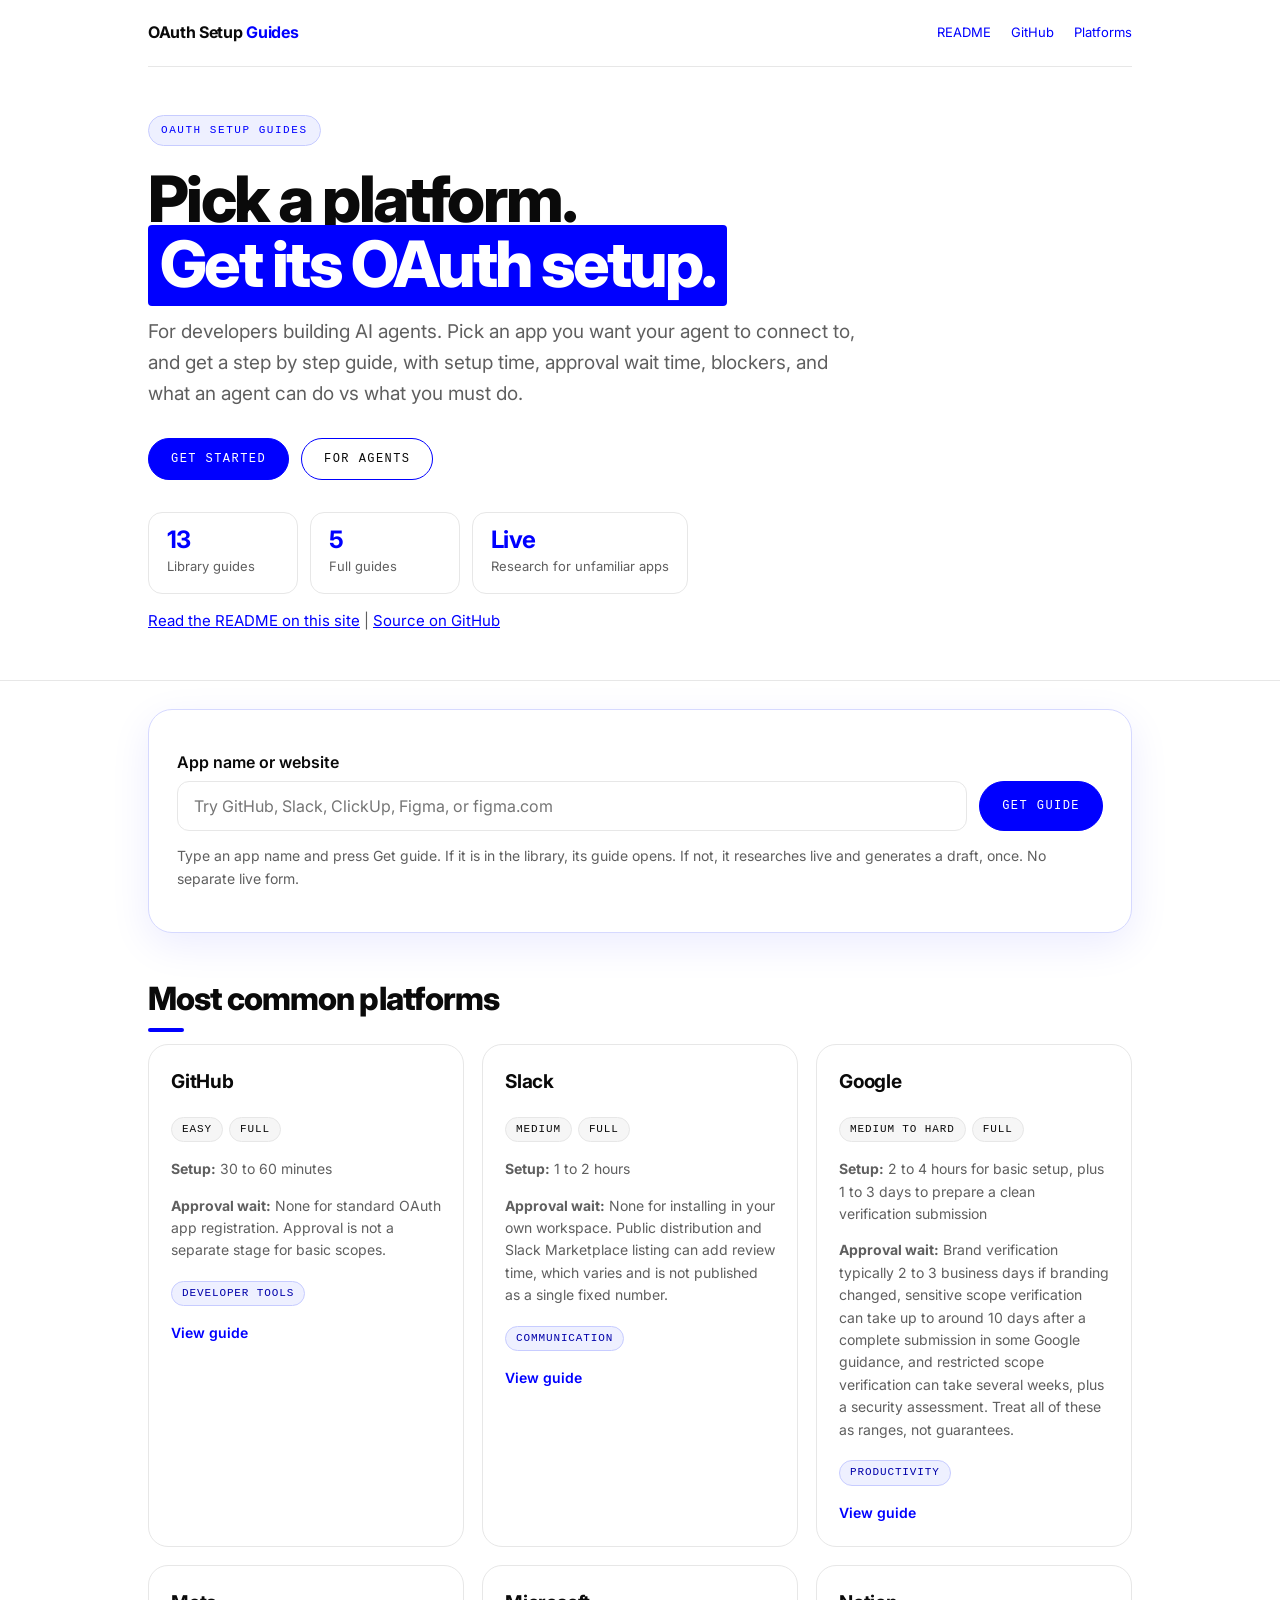
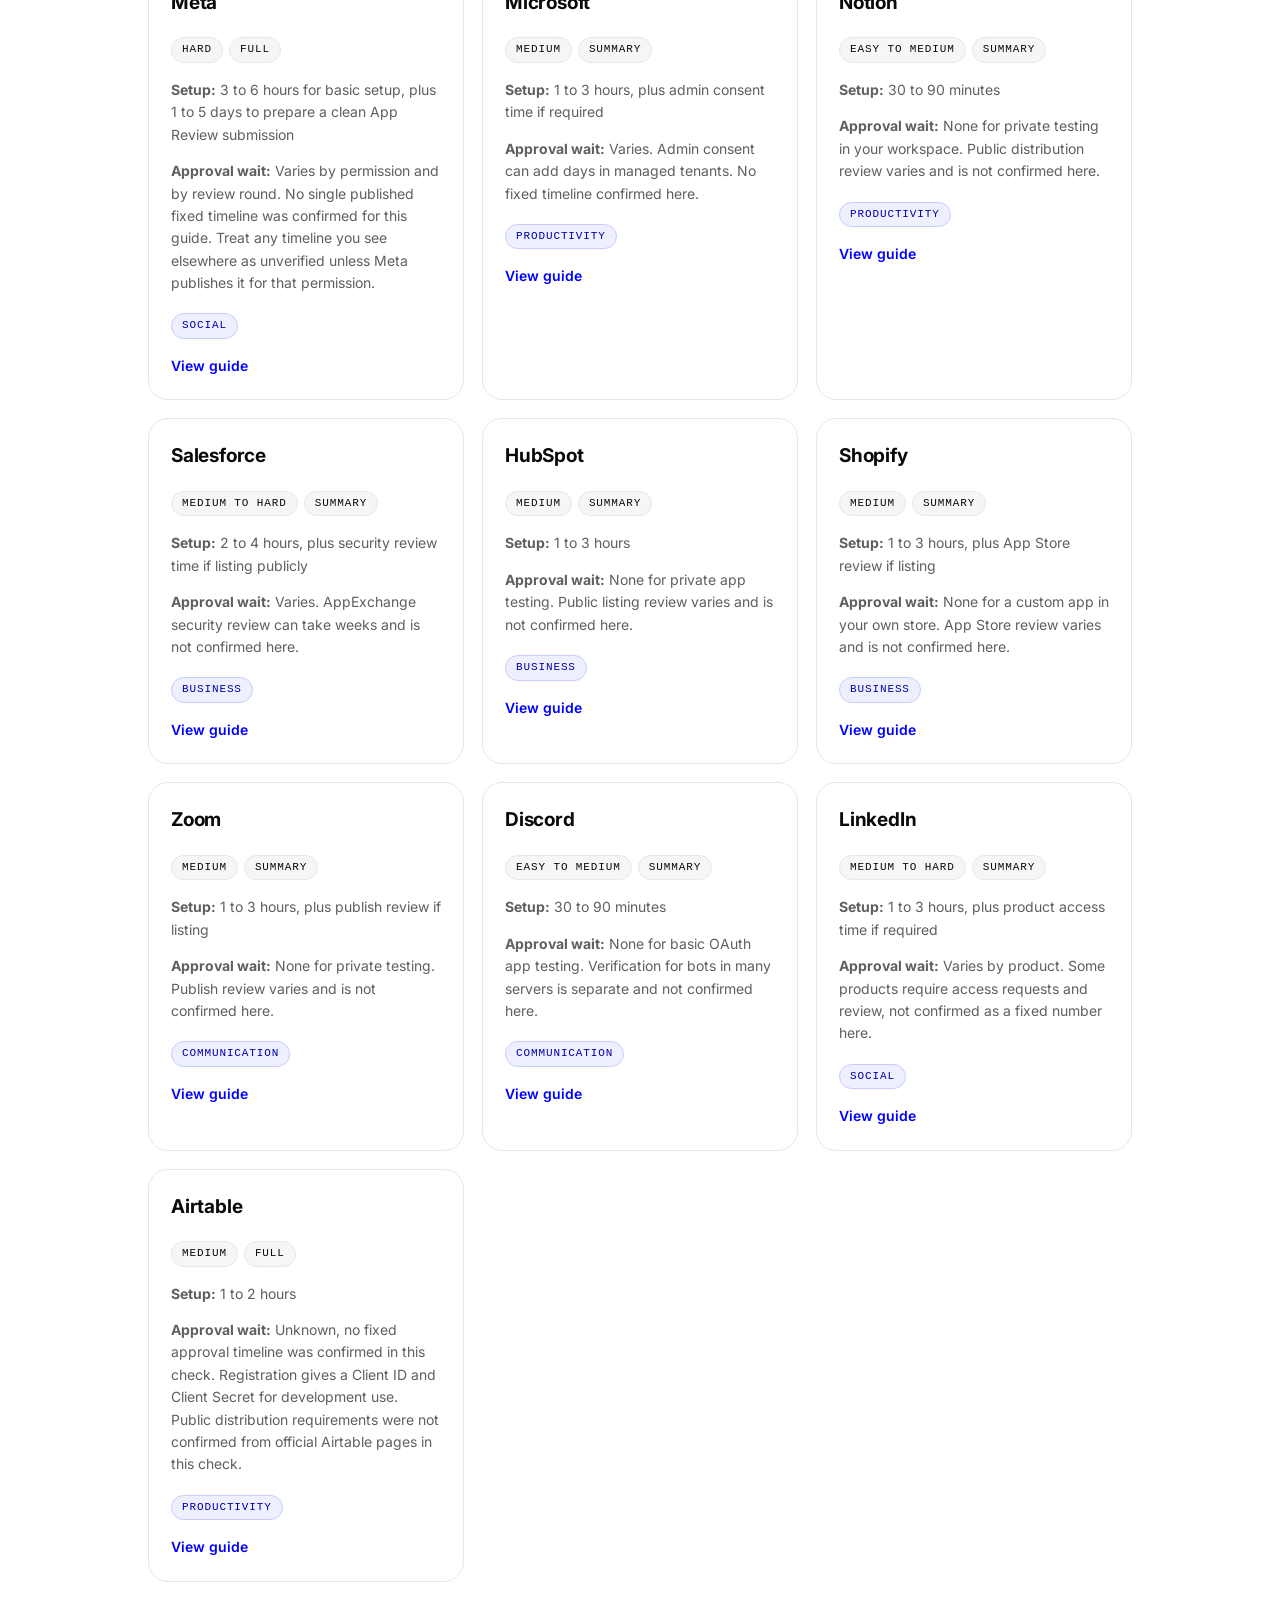
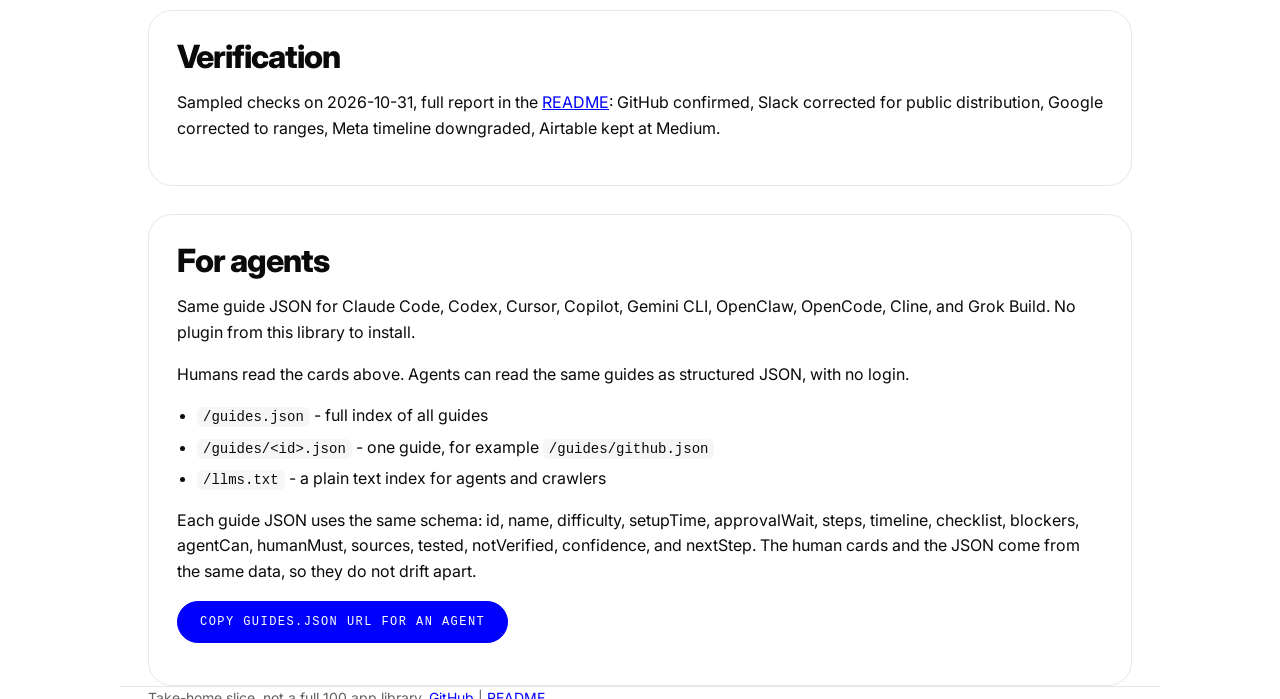
==== commit dc8b441a: "Use blue more: blue buttons, tags, stats, and section accents" ====
--- a/index.html
+++ b/index.html
@@ -14,7 +14,7 @@
 <header class="top">
 <div class="wrap">
 <nav class="topnav">
-<span class="brand">OAuth Setup Guides</span>
+<span class="brand">OAuth Setup <span class="blue-text">Guides</span></span>
 <span class="links"><a href="readme.html">README</a><a href="https://github.com/SreeC22/takehomeapmcomposio">GitHub</a><a href="#grid">Platforms</a></span>
 </nav>
 <p class="mono eyebrow">OAuth setup guides</p>
--- a/style.css
+++ b/style.css
@@ -3,44 +3,48 @@
 body{margin:0;font-family:Inter,system-ui,-apple-system,Segoe UI,Roboto,Arial,sans-serif;color:var(--ink);background:var(--white);line-height:1.6;-webkit-font-smoothing:antialiased;text-rendering:optimizeLegibility}
 .wrap{max-width:1040px;margin:0 auto;padding:0 28px}
 .mono{font-family:ui-monospace,SFMono-Regular,Menlo,Monaco,Consolas,monospace;text-transform:uppercase;letter-spacing:.14em;font-size:11px}
-.top{background:var(--ink);color:#fff;padding:0 0 64px}
-.topnav{display:flex;align-items:center;justify-content:space-between;gap:16px;padding:20px 0;border-bottom:1px solid rgba(255,255,255,.14)}
+.top{background:var(--white);color:var(--ink);padding:0 0 32px;border-bottom:1px solid var(--line)}
+.topnav{display:flex;align-items:center;justify-content:space-between;gap:16px;padding:20px 0;border-bottom:1px solid var(--line)}
 .topnav .brand{font-weight:700;letter-spacing:-.02em;font-size:16px}
-.topnav a{color:#d4d4d4;text-decoration:none;font-size:13px}
-.topnav a:hover{color:#fff}
+.topnav a{color:var(--muted);text-decoration:none;font-size:13px}
+.topnav a:hover{color:var(--ink)}
 .topnav .links{display:flex;gap:20px;flex-wrap:wrap}
-.top .eyebrow{display:inline-block;color:#fff;background:rgba(255,255,255,.08);border:1px solid rgba(255,255,255,.18);border-radius:999px;padding:6px 12px;margin:48px 0 0}
+.top .eyebrow{display:inline-block;color:var(--blue);background:#eef0ff;border:1px solid #c7ccff;border-radius:999px;padding:6px 12px;margin:48px 0 0}
+.blue-text{color:var(--blue)}
 .top h1{margin:20px 0 16px;font-size:64px;line-height:1.02;letter-spacing:-.04em;font-weight:800}
 .top h1 .blue{background:var(--blue);color:#fff;padding:0 12px 4px;white-space:nowrap;border-radius:4px}
-.top .sub{font-size:19px;color:#d4d4d4;max-width:720px;line-height:1.65}
-.top .note{color:#a3a3a3;font-size:15px}
-.top a{color:#fff}
+.top .sub{font-size:19px;color:var(--muted);max-width:720px;line-height:1.65}
+.top .note{color:var(--muted);font-size:15px}
+.top a{color:var(--blue)}
 .hero-actions{margin-top:28px;display:flex;gap:12px;flex-wrap:wrap}
 .hero-stats{display:flex;gap:12px;flex-wrap:wrap;margin-top:32px}
-.hero-stats div{background:rgba(255,255,255,.06);border:1px solid rgba(255,255,255,.14);border-radius:14px;padding:14px 18px;min-width:150px}
-.hero-stats strong{display:block;font-size:24px;letter-spacing:-.03em;line-height:1.1}
-.hero-stats span{color:#a3a3a3;font-size:13px}
+.hero-stats div{background:var(--white);border:1px solid var(--line);border-radius:14px;padding:14px 18px;min-width:150px}
+.hero-stats strong{display:block;font-size:24px;letter-spacing:-.03em;line-height:1.1;color:var(--blue)}
+.hero-stats span{color:var(--muted);font-size:13px}
 h2{font-size:32px;line-height:1.1;letter-spacing:-.03em;margin:48px 0 12px;font-weight:800}
+h2::after{content:"";display:block;width:36px;height:4px;background:var(--blue);border-radius:2px;margin-top:12px}
+.detail h2::after,.agent-card h2::after,.about h2::after{display:none}
 h3{font-size:20px;margin:24px 0 8px;letter-spacing:-.01em}
 label{display:block;font-weight:600;margin:12px 0 6px}
 input,select{width:100%;padding:14px 16px;border:1px solid var(--line);border-radius:12px;font-size:16px;background:#fff;color:var(--ink);font-family:inherit}
 input:focus,select:focus{outline:2px solid var(--blue);outline-offset:2px;border-color:var(--blue)}
-button{background:var(--ink);color:#fff;border:1px solid var(--ink);border-radius:999px;padding:13px 22px;font-size:12px;font-family:ui-monospace,SFMono-Regular,Menlo,monospace;text-transform:uppercase;letter-spacing:.12em;cursor:pointer;transition:background .15s ease,border-color .15s ease,transform .15s ease}
-button:hover{background:var(--blue);border-color:var(--blue)}
+button{background:var(--blue);color:#fff;border:1px solid var(--blue);border-radius:999px;padding:13px 22px;font-size:12px;font-family:ui-monospace,SFMono-Regular,Menlo,monospace;text-transform:uppercase;letter-spacing:.12em;cursor:pointer;transition:background .15s ease,border-color .15s ease,transform .15s ease}
+button:hover{background:var(--ink);border-color:var(--ink)}
 button:active{transform:translateY(1px)}
 button.secondary{background:#fff;color:var(--ink)}
-.search-card{background:#fff;border:1px solid var(--line);border-radius:24px;padding:28px;margin-top:-28px;position:relative;box-shadow:0 12px 40px rgba(0,0,0,.08)}
-.agent-card,.about{border:1px solid var(--line);border-radius:24px;padding:28px;margin-top:28px;background:var(--pale)}
+.search-card{background:var(--white);border:1px solid #d6d9ff;border-radius:24px;padding:28px;margin-top:28px;position:relative;box-shadow:0 12px 40px rgba(0,0,255,.08)}
+.agent-card,.about{border:1px solid var(--line);border-radius:24px;padding:28px;margin-top:28px;background:var(--white)}
 .agent-card h2,.about h2{margin-top:0}
 .search-row{display:grid;grid-template-columns:1fr auto;gap:12px}
 .hint,.small{color:var(--muted);font-size:14px}
 .grid{display:grid;grid-template-columns:repeat(auto-fill,minmax(280px,1fr));gap:18px}
 .card{background:#fff;border:1px solid var(--line);border-radius:20px;padding:22px;cursor:pointer;text-align:left;transition:border-color .15s ease,box-shadow .15s ease,transform .15s ease}
-.card:hover{border-color:var(--ink);box-shadow:0 10px 30px rgba(0,0,0,.07);transform:translateY(-2px)}
+.card:hover{border-color:var(--blue);box-shadow:0 10px 30px rgba(0,0,255,.10);transform:translateY(-2px)}
 .card h3{margin:0 0 10px;font-size:19px}
 .card .card-cta{color:var(--blue);font-weight:600;font-size:14px;margin:14px 0 0}
 .badge{display:inline-block;border:1px solid var(--line);border-radius:999px;padding:3px 10px;font-size:11px;font-family:ui-monospace,SFMono-Regular,Menlo,monospace;text-transform:uppercase;letter-spacing:.08em;margin-right:6px;background:var(--pale)}
 .badge.draft,.badge.generated{background:#eef0ff;border-color:#d6d9ff;color:#0000aa}
+.badge.category{background:#eef0ff;border-color:#c7ccff;color:#0000aa}
 .meta{color:var(--muted);font-size:14px}
 .detail{background:#fff;border:1px solid var(--line);border-radius:24px;padding:32px;margin-top:36px;box-shadow:0 12px 40px rgba(0,0,0,.06)}
 .detail h2{margin-top:0}
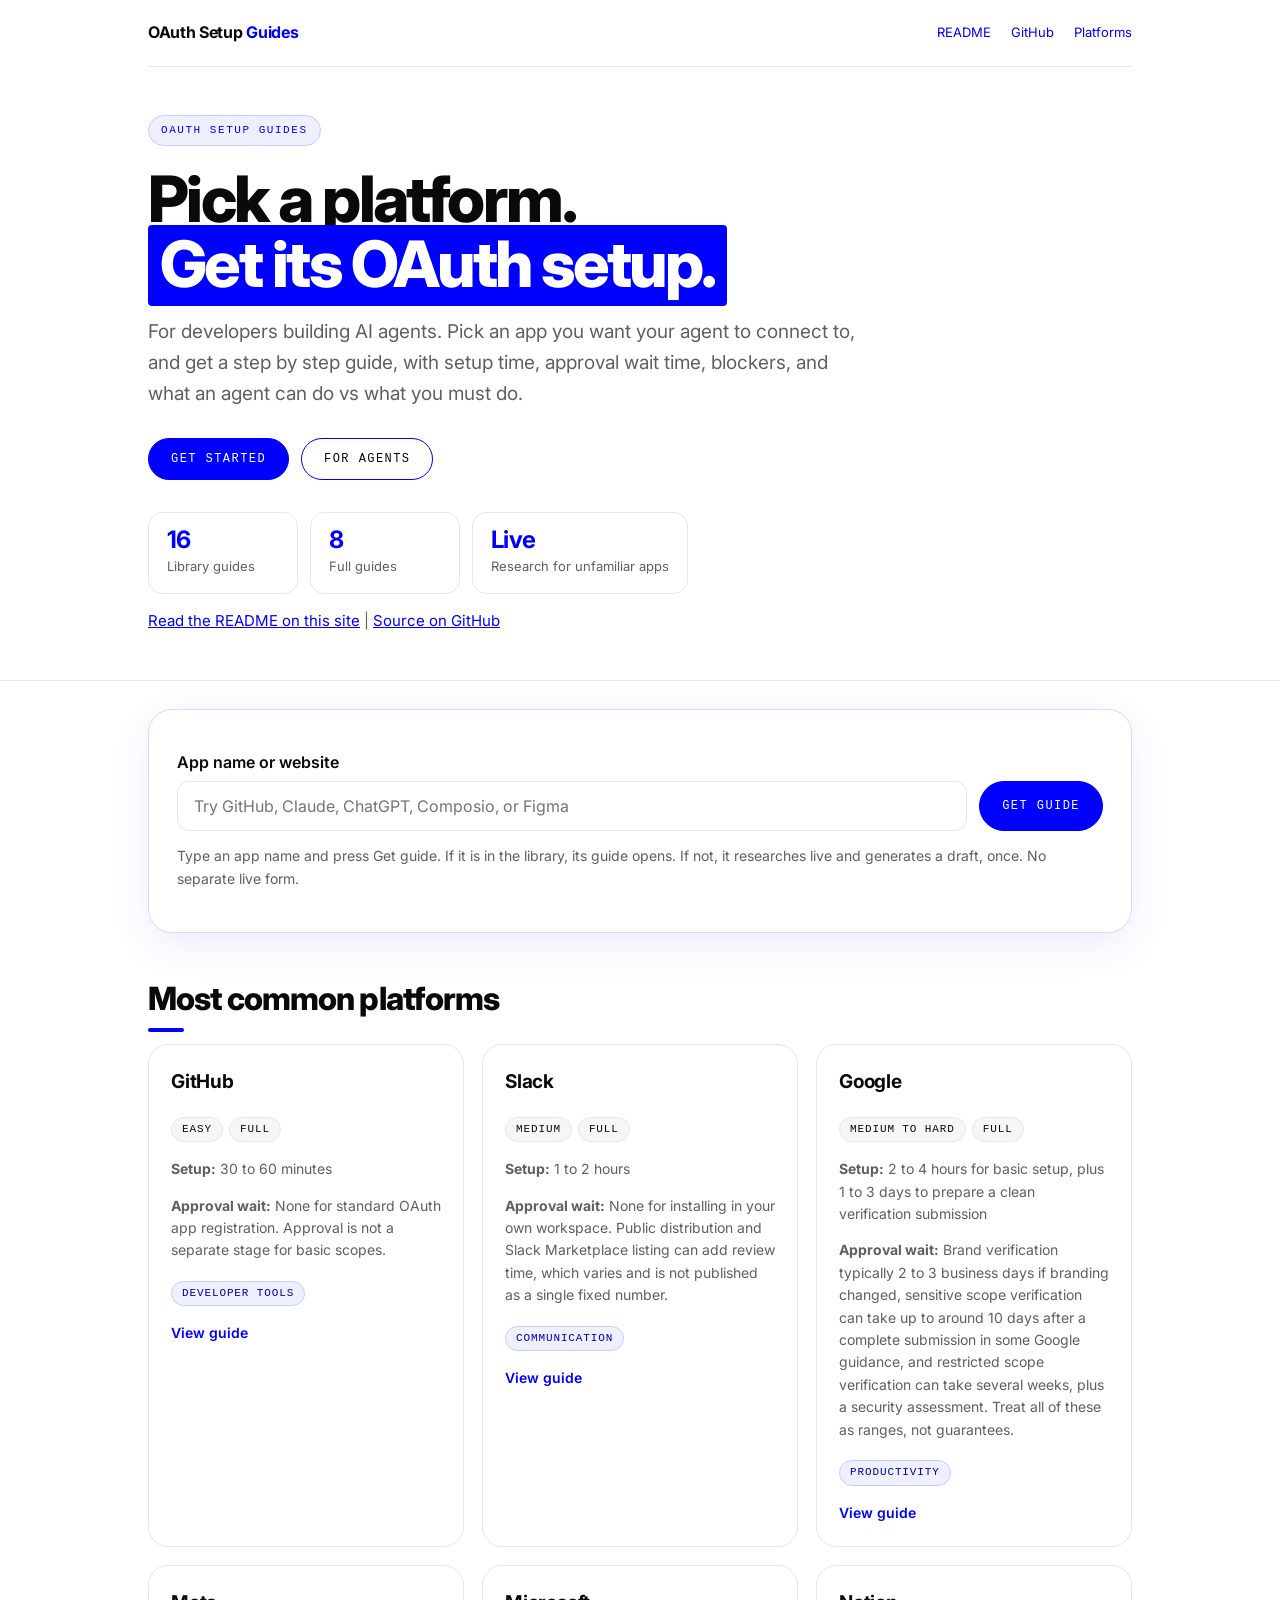
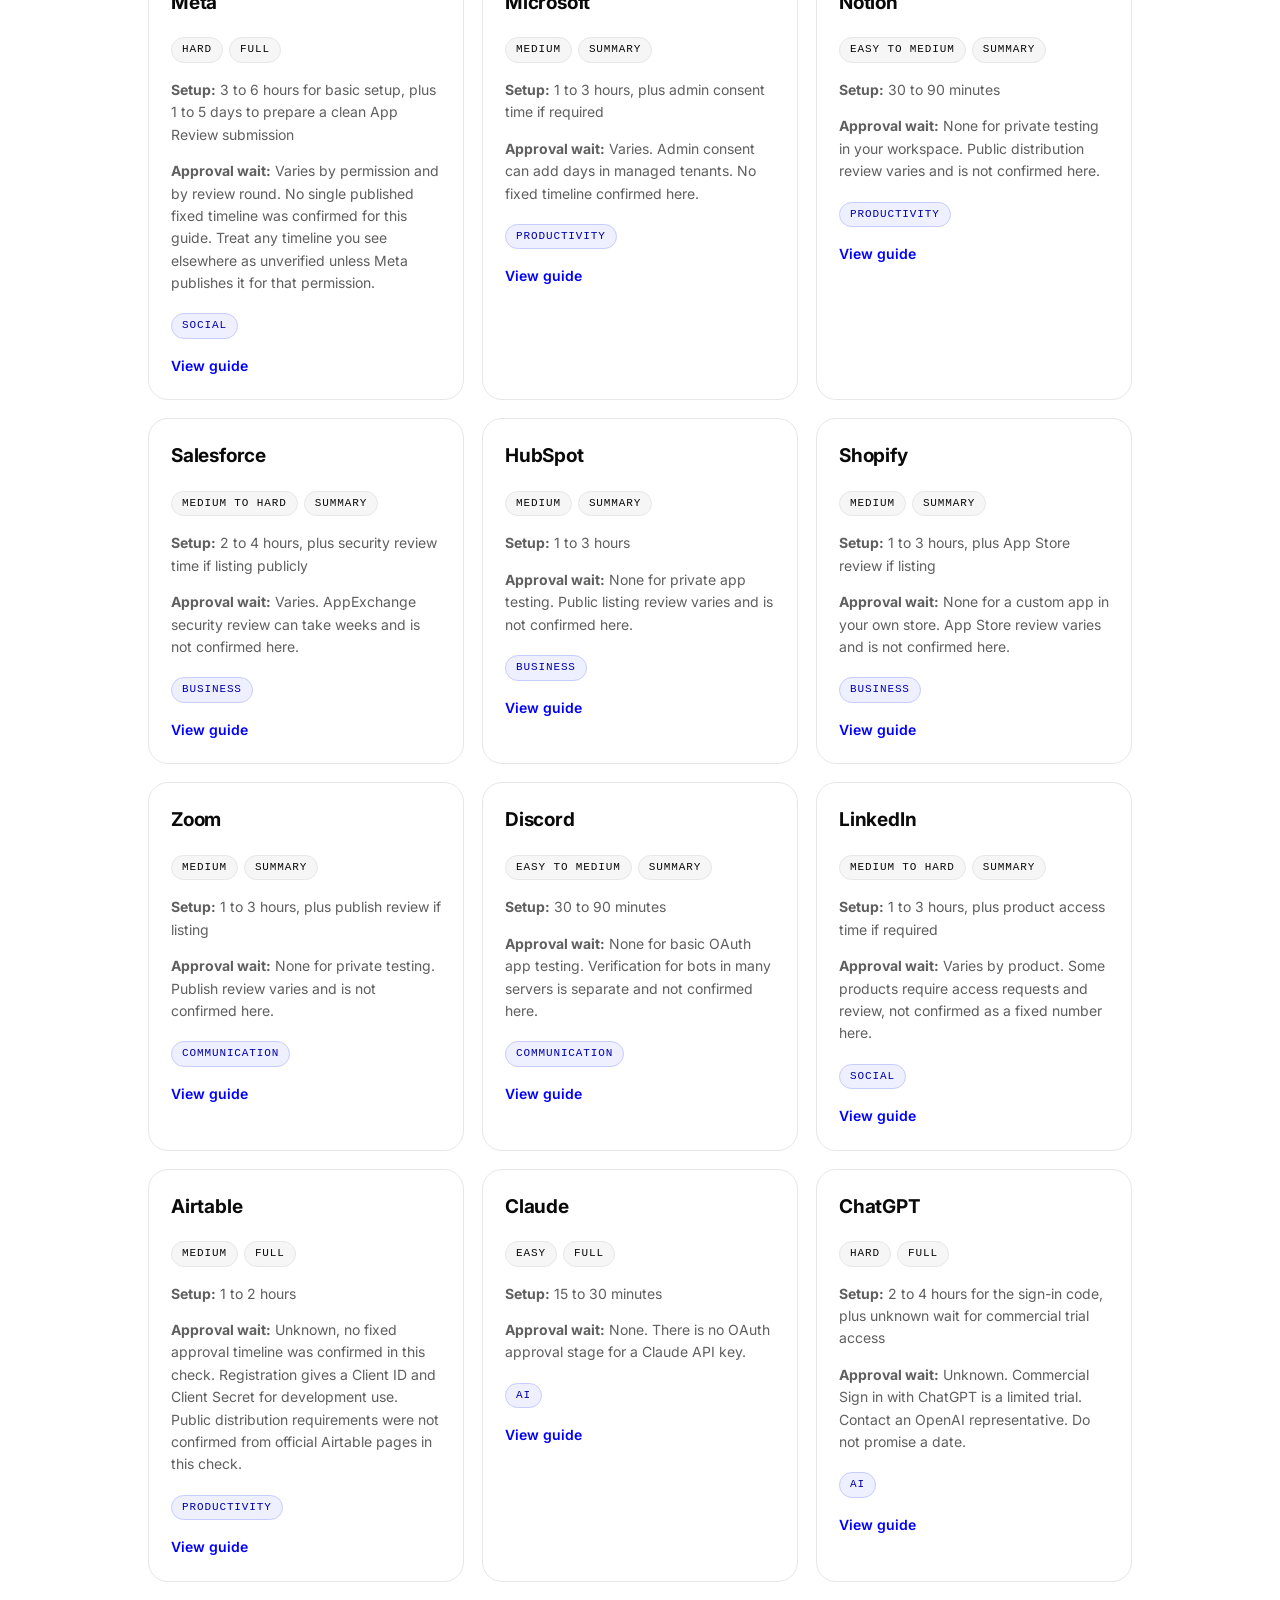
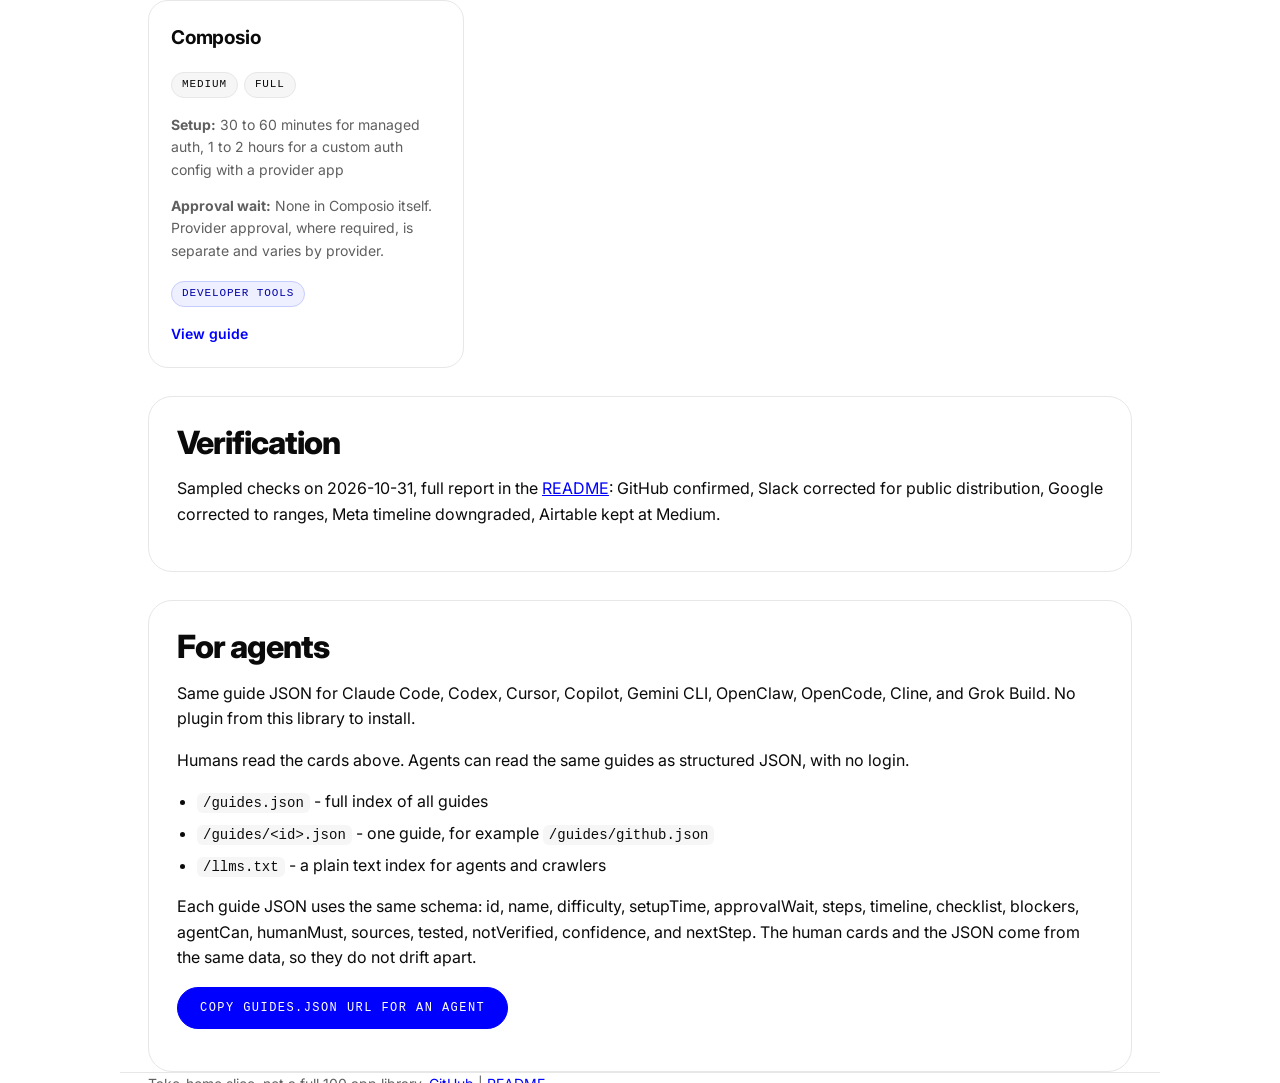
==== commit a0fcf988: "Add Claude, ChatGPT, Composio full guides with developer trust check" ====
--- a/index.html
+++ b/index.html
@@ -25,8 +25,8 @@
 <button type="button" class="secondary" onclick="document.querySelector('.agent-card').scrollIntoView({behavior:'smooth'})">For agents</button>
 </div>
 <div class="hero-stats">
-<div><strong>13</strong><span>Library guides</span></div>
-<div><strong>5</strong><span>Full guides</span></div>
+<div><strong>16</strong><span>Library guides</span></div>
+<div><strong>8</strong><span>Full guides</span></div>
 <div><strong>Live</strong><span>Research for unfamiliar apps</span></div>
 </div>
 <p class="note"><a href="readme.html">Read the README on this site</a> | <a href="https://github.com/SreeC22/takehomeapmcomposio">Source on GitHub</a></p>
@@ -37,7 +37,7 @@
 <form id="searchForm">
 <label for="search">App name or website</label>
 <div class="search-row">
-<input id="search" type="search" placeholder="Try GitHub, Slack, ClickUp, Figma, or figma.com" autocomplete="off">
+<input id="search" type="search" placeholder="Try GitHub, Claude, ChatGPT, Composio, or Figma" autocomplete="off">
 <button type="submit">Get guide</button>
 </div>
 <p id="searchStatus" class="small"></p>
--- a/style.css
+++ b/style.css
@@ -49,6 +49,13 @@
 .detail{background:#fff;border:1px solid var(--line);border-radius:24px;padding:32px;margin-top:36px;box-shadow:0 12px 40px rgba(0,0,0,.06)}
 .detail h2{margin-top:0}
 .step{border-top:1px solid var(--line);padding:18px 0;margin:8px 0}
+.steps{list-style:none;padding:0;margin:0;display:grid;gap:14px}
+.step-card{display:flex;gap:14px;border:1px solid var(--line);border-radius:16px;padding:16px;background:#fff}
+.step-num{flex:0 0 32px;height:32px;border-radius:50%;background:var(--blue);color:#fff;display:flex;align-items:center;justify-content:center;font-weight:700;font-size:15px}
+.step-body{min-width:0}
+.step-body p{margin:8px 0}
+.step-body details{margin-top:10px}
+.step-body summary{cursor:pointer;color:var(--blue);font-size:14px;font-weight:600}
 .step h3{margin:0 0 6px}
 .checklist label{font-weight:400;display:flex;gap:10px;align-items:flex-start}
 .checklist input{width:auto;margin-top:4px}
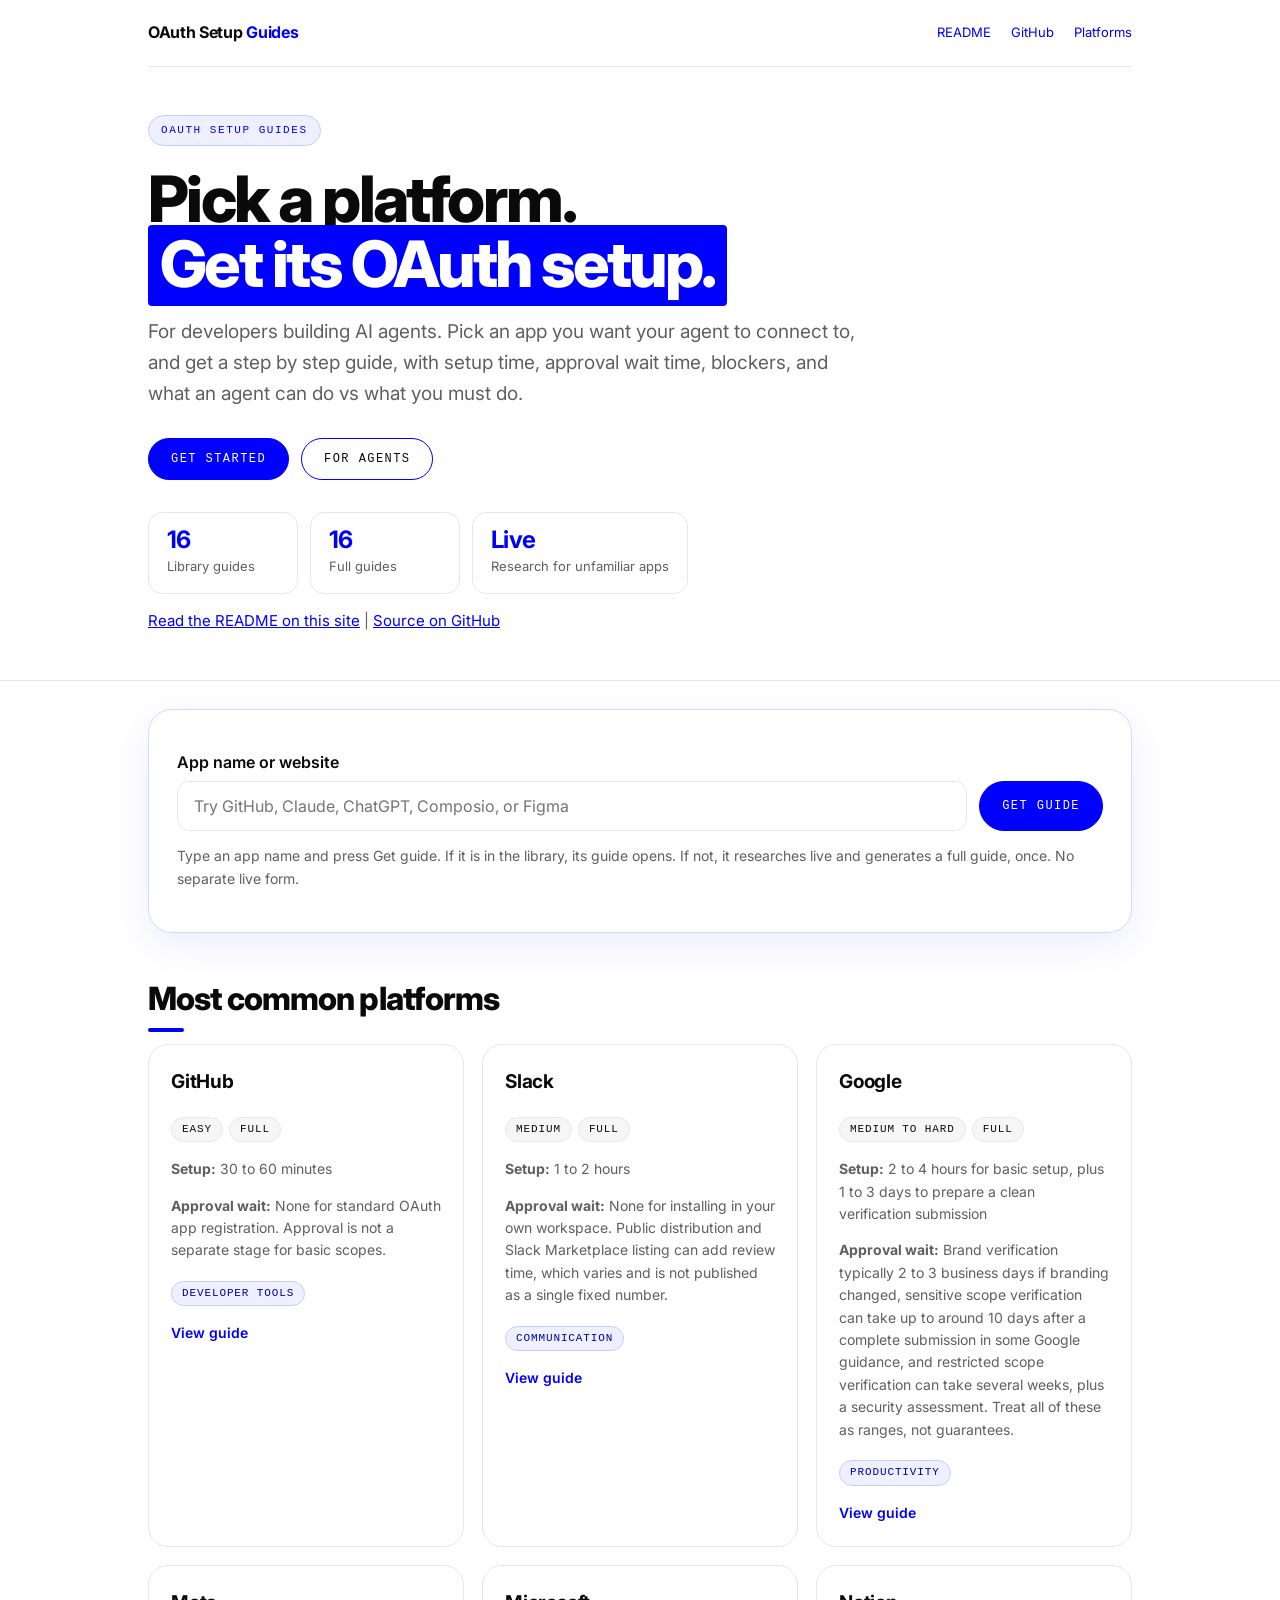
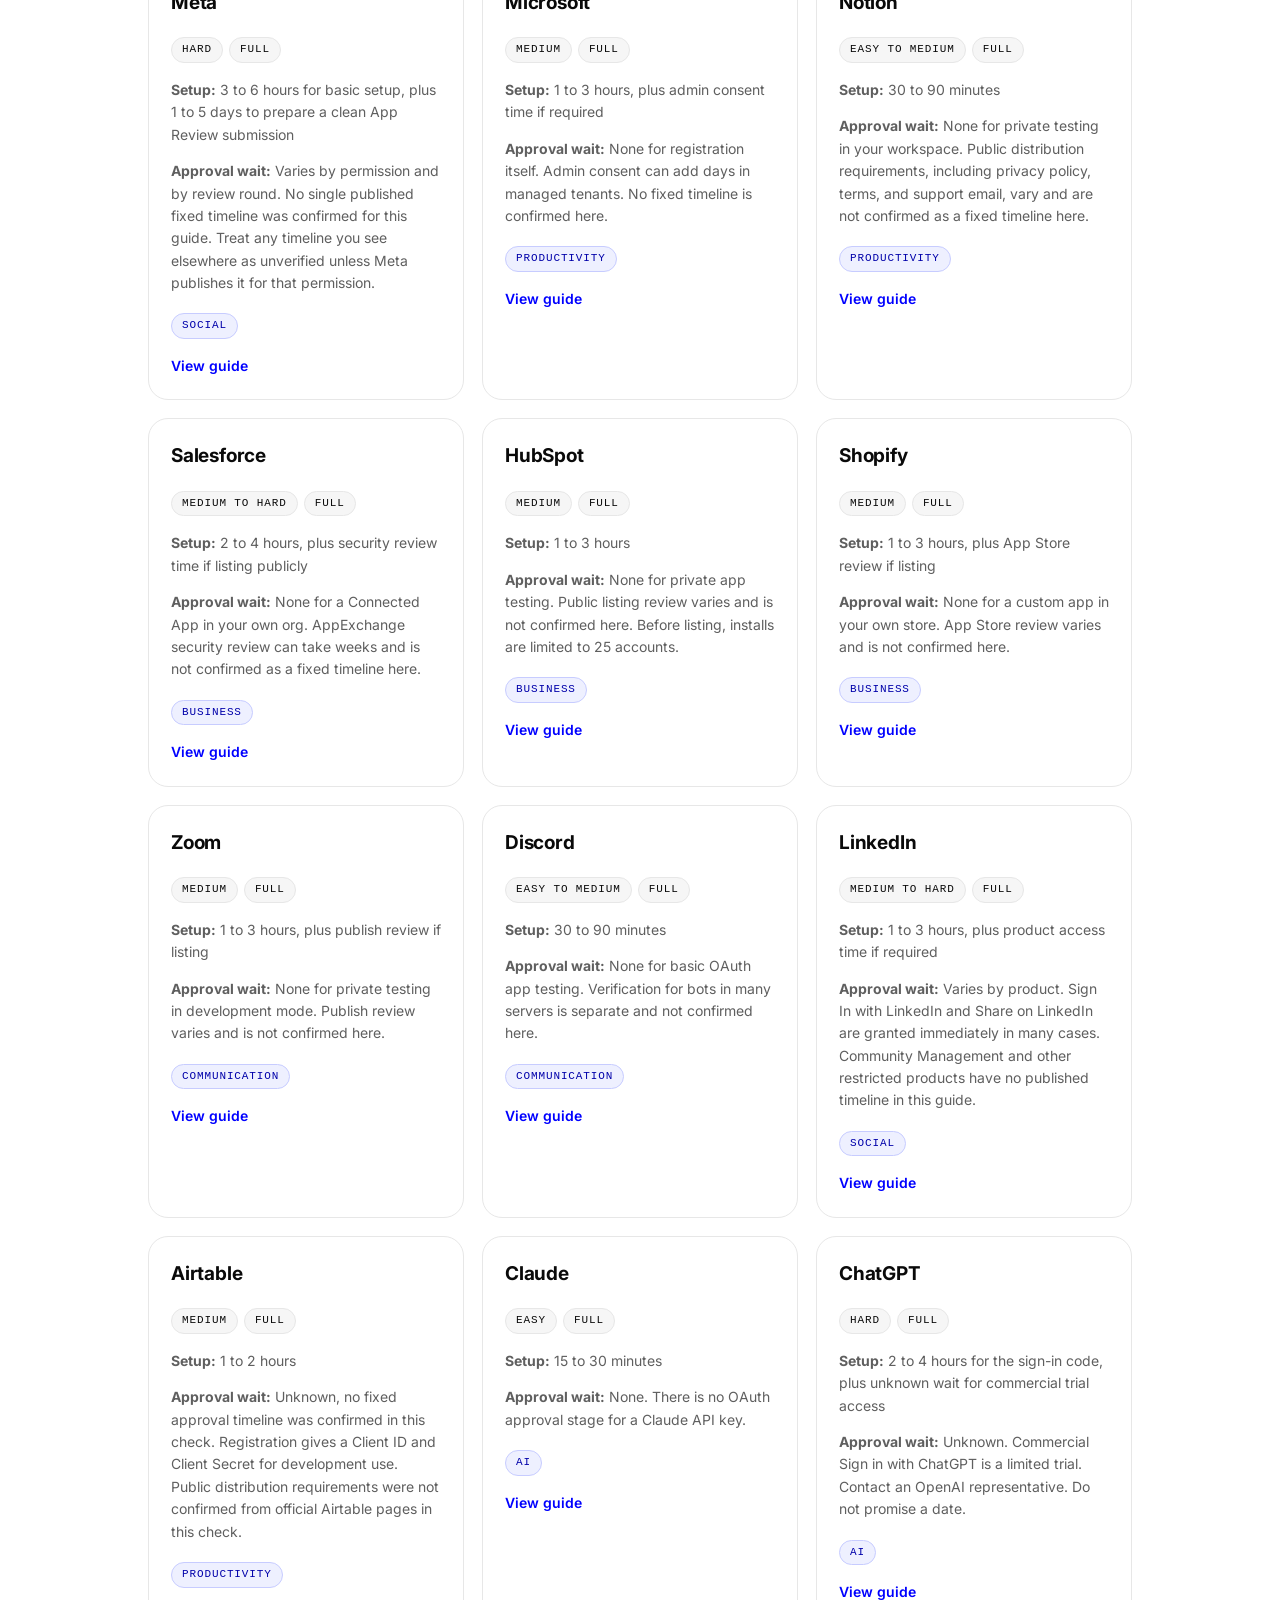
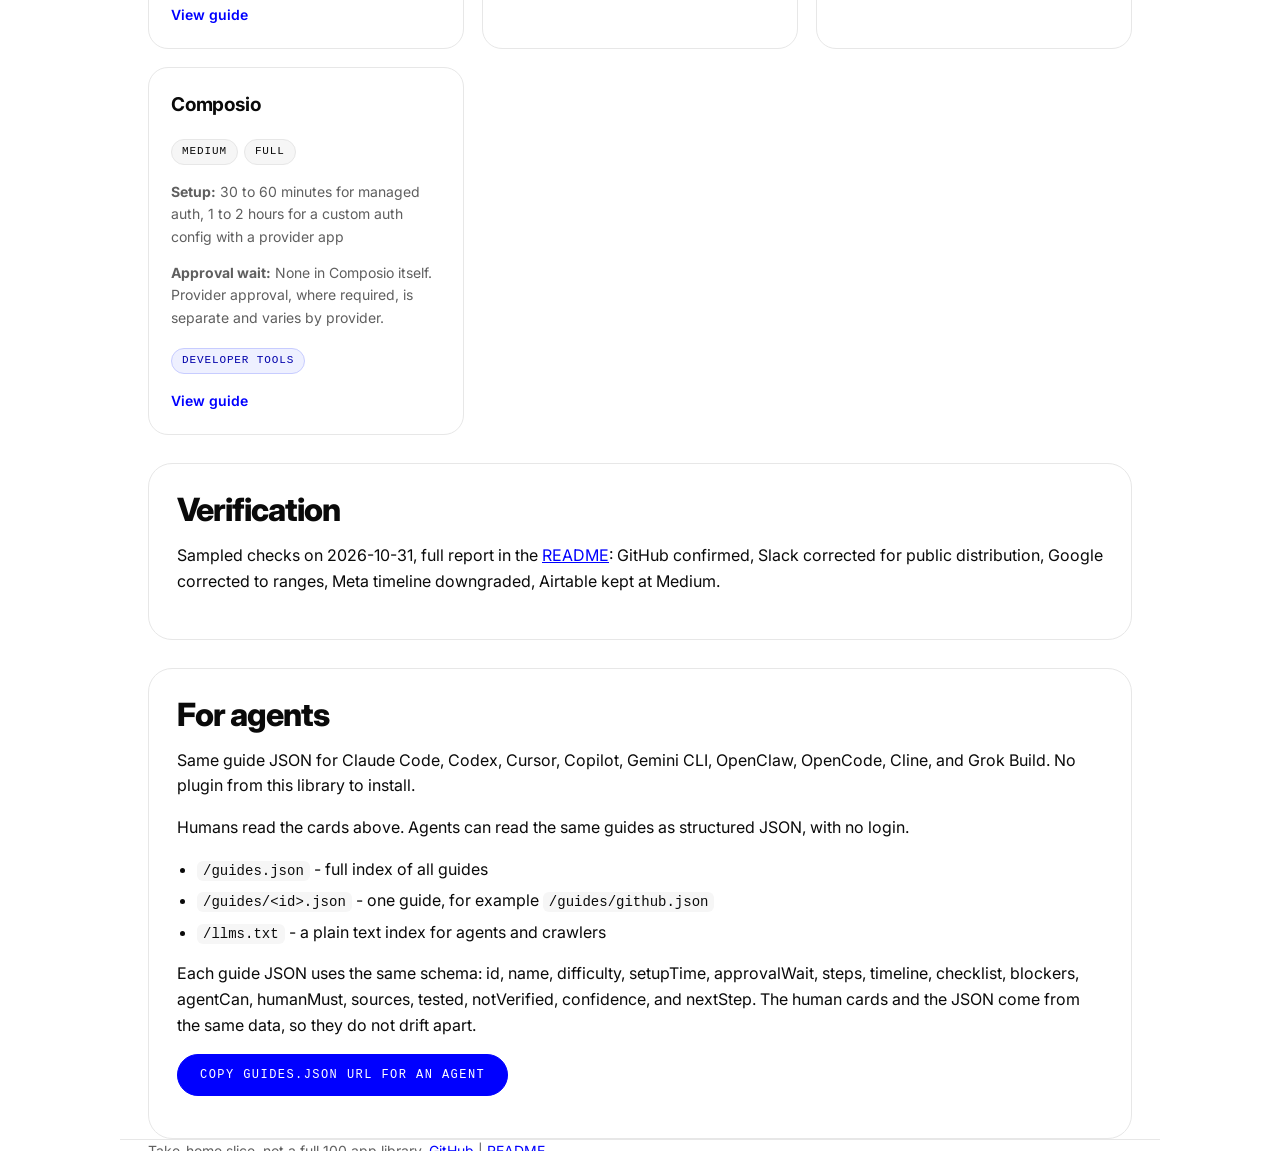
==== commit 91fbfbd2: "Full guides only: upgrade 8 summaries and live generation to full guides" ====
--- a/index.html
+++ b/index.html
@@ -26,7 +26,7 @@
 </div>
 <div class="hero-stats">
 <div><strong>16</strong><span>Library guides</span></div>
-<div><strong>8</strong><span>Full guides</span></div>
+<div><strong>16</strong><span>Full guides</span></div>
 <div><strong>Live</strong><span>Research for unfamiliar apps</span></div>
 </div>
 <p class="note"><a href="readme.html">Read the README on this site</a> | <a href="https://github.com/SreeC22/takehomeapmcomposio">Source on GitHub</a></p>
@@ -42,7 +42,7 @@
 </div>
 <p id="searchStatus" class="small"></p>
 </form>
-<p class="hint">Type an app name and press Get guide. If it is in the library, its guide opens. If not, it researches live and generates a draft, once. No separate live form.</p>
+<p class="hint">Type an app name and press Get guide. If it is in the library, its guide opens. If not, it researches live and generates a full guide, once. No separate live form.</p>
 </section>
 
 
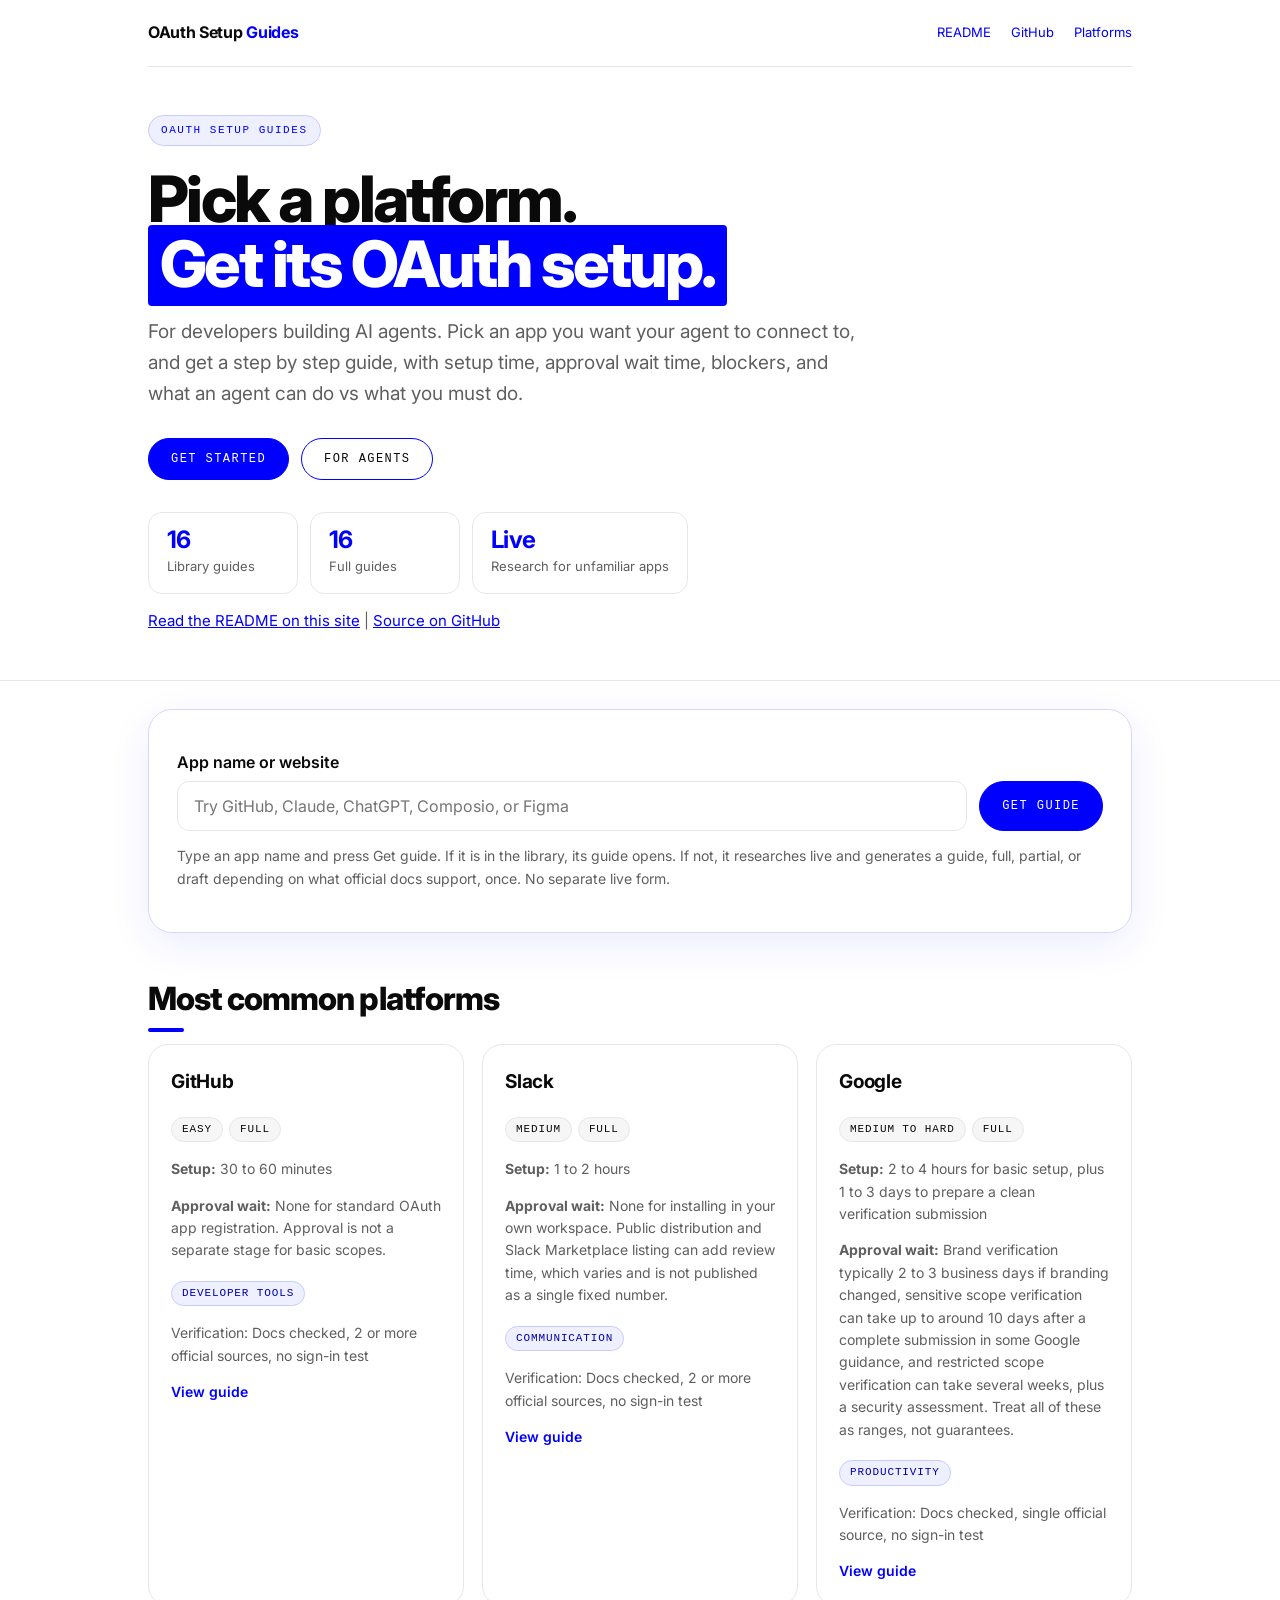
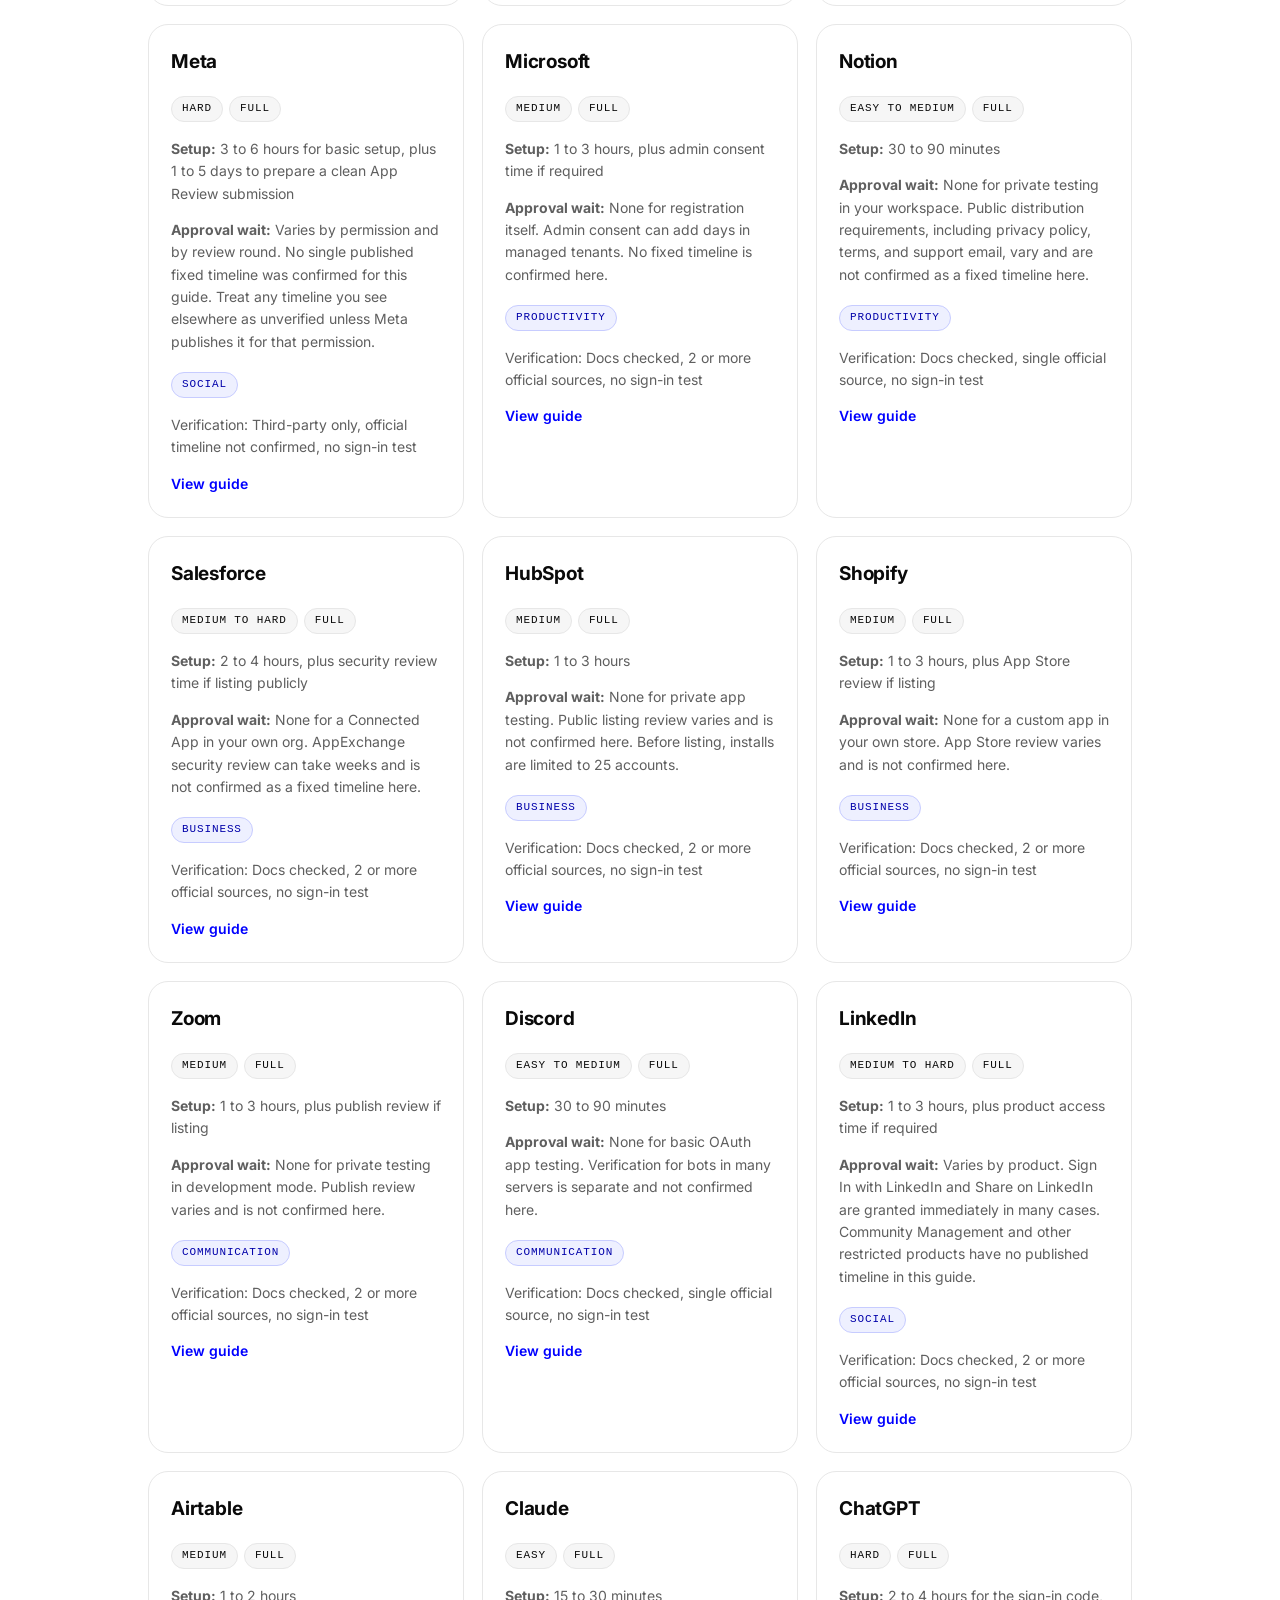
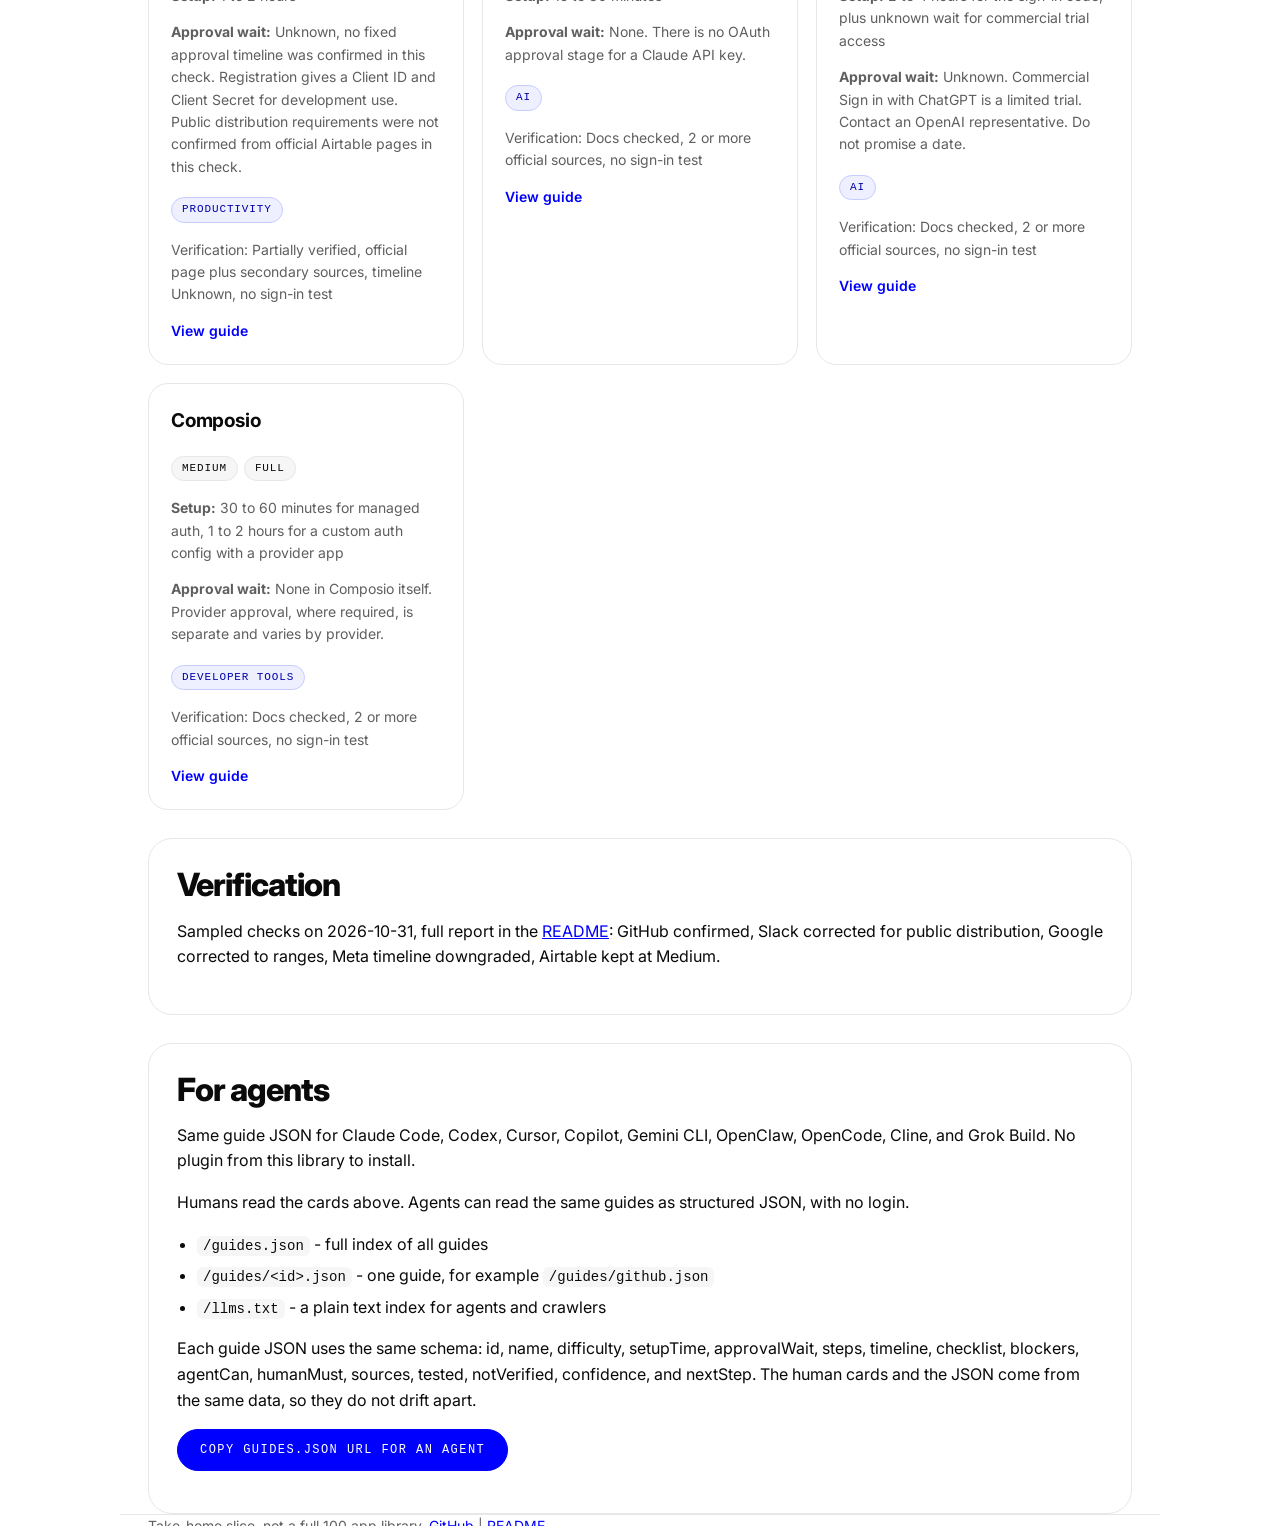
==== commit 3b209ce2: "Universal integration research engine: parent-domain discovery, ambiguity, OAuth 2.1 and MCP classif" ====
--- a/index.html
+++ b/index.html
@@ -42,7 +42,7 @@
 </div>
 <p id="searchStatus" class="small"></p>
 </form>
-<p class="hint">Type an app name and press Get guide. If it is in the library, its guide opens. If not, it researches live and generates a full guide, once. No separate live form.</p>
+<p class="hint">Type an app name and press Get guide. If it is in the library, its guide opens. If not, it researches live and generates a guide, full, partial, or draft depending on what official docs support, once. No separate live form.</p>
 </section>
 
 
--- a/style.css
+++ b/style.css
@@ -43,7 +43,7 @@
 .card h3{margin:0 0 10px;font-size:19px}
 .card .card-cta{color:var(--blue);font-weight:600;font-size:14px;margin:14px 0 0}
 .badge{display:inline-block;border:1px solid var(--line);border-radius:999px;padding:3px 10px;font-size:11px;font-family:ui-monospace,SFMono-Regular,Menlo,monospace;text-transform:uppercase;letter-spacing:.08em;margin-right:6px;background:var(--pale)}
-.badge.draft,.badge.generated{background:#eef0ff;border-color:#d6d9ff;color:#0000aa}
+.badge.draft,.badge.generated,.badge.partial{background:#eef0ff;border-color:#d6d9ff;color:#0000aa}
 .badge.category{background:#eef0ff;border-color:#c7ccff;color:#0000aa}
 .meta{color:var(--muted);font-size:14px}
 .detail{background:#fff;border:1px solid var(--line);border-radius:24px;padding:32px;margin-top:36px;box-shadow:0 12px 40px rgba(0,0,0,.06)}
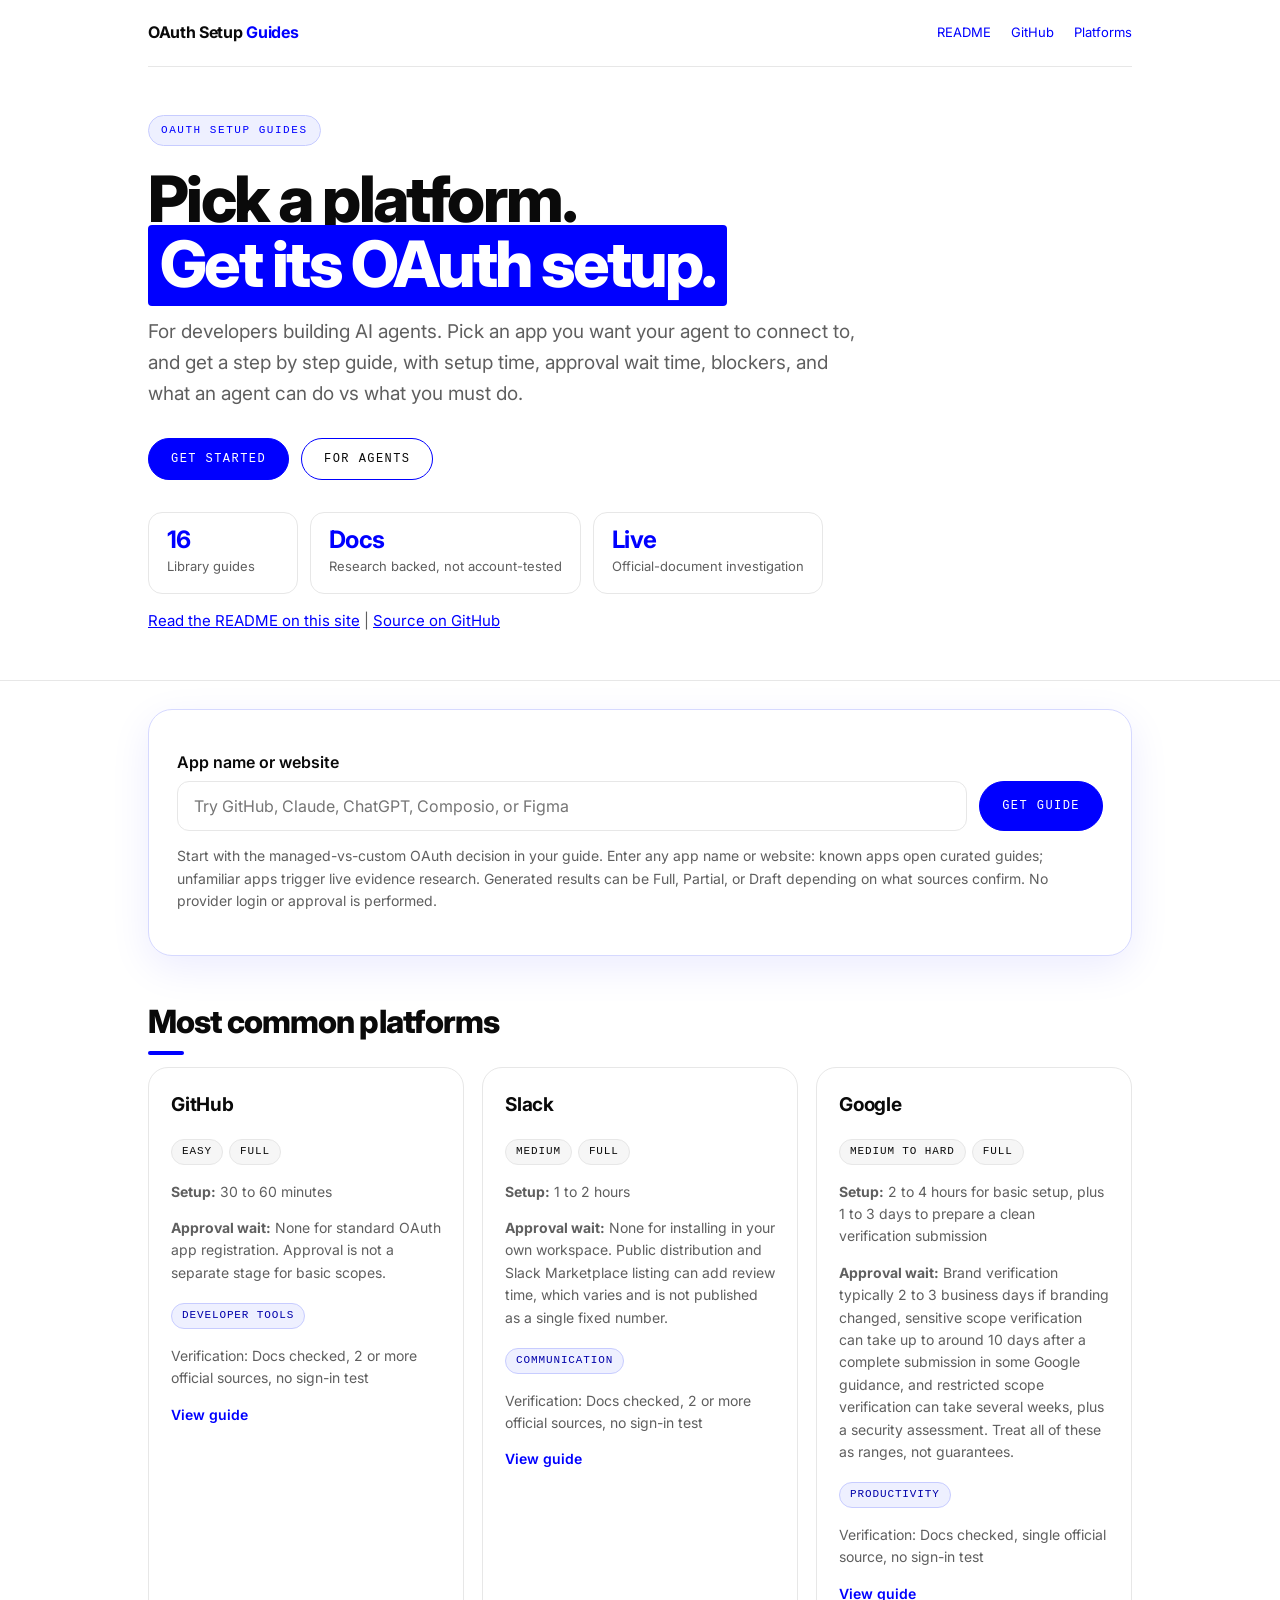
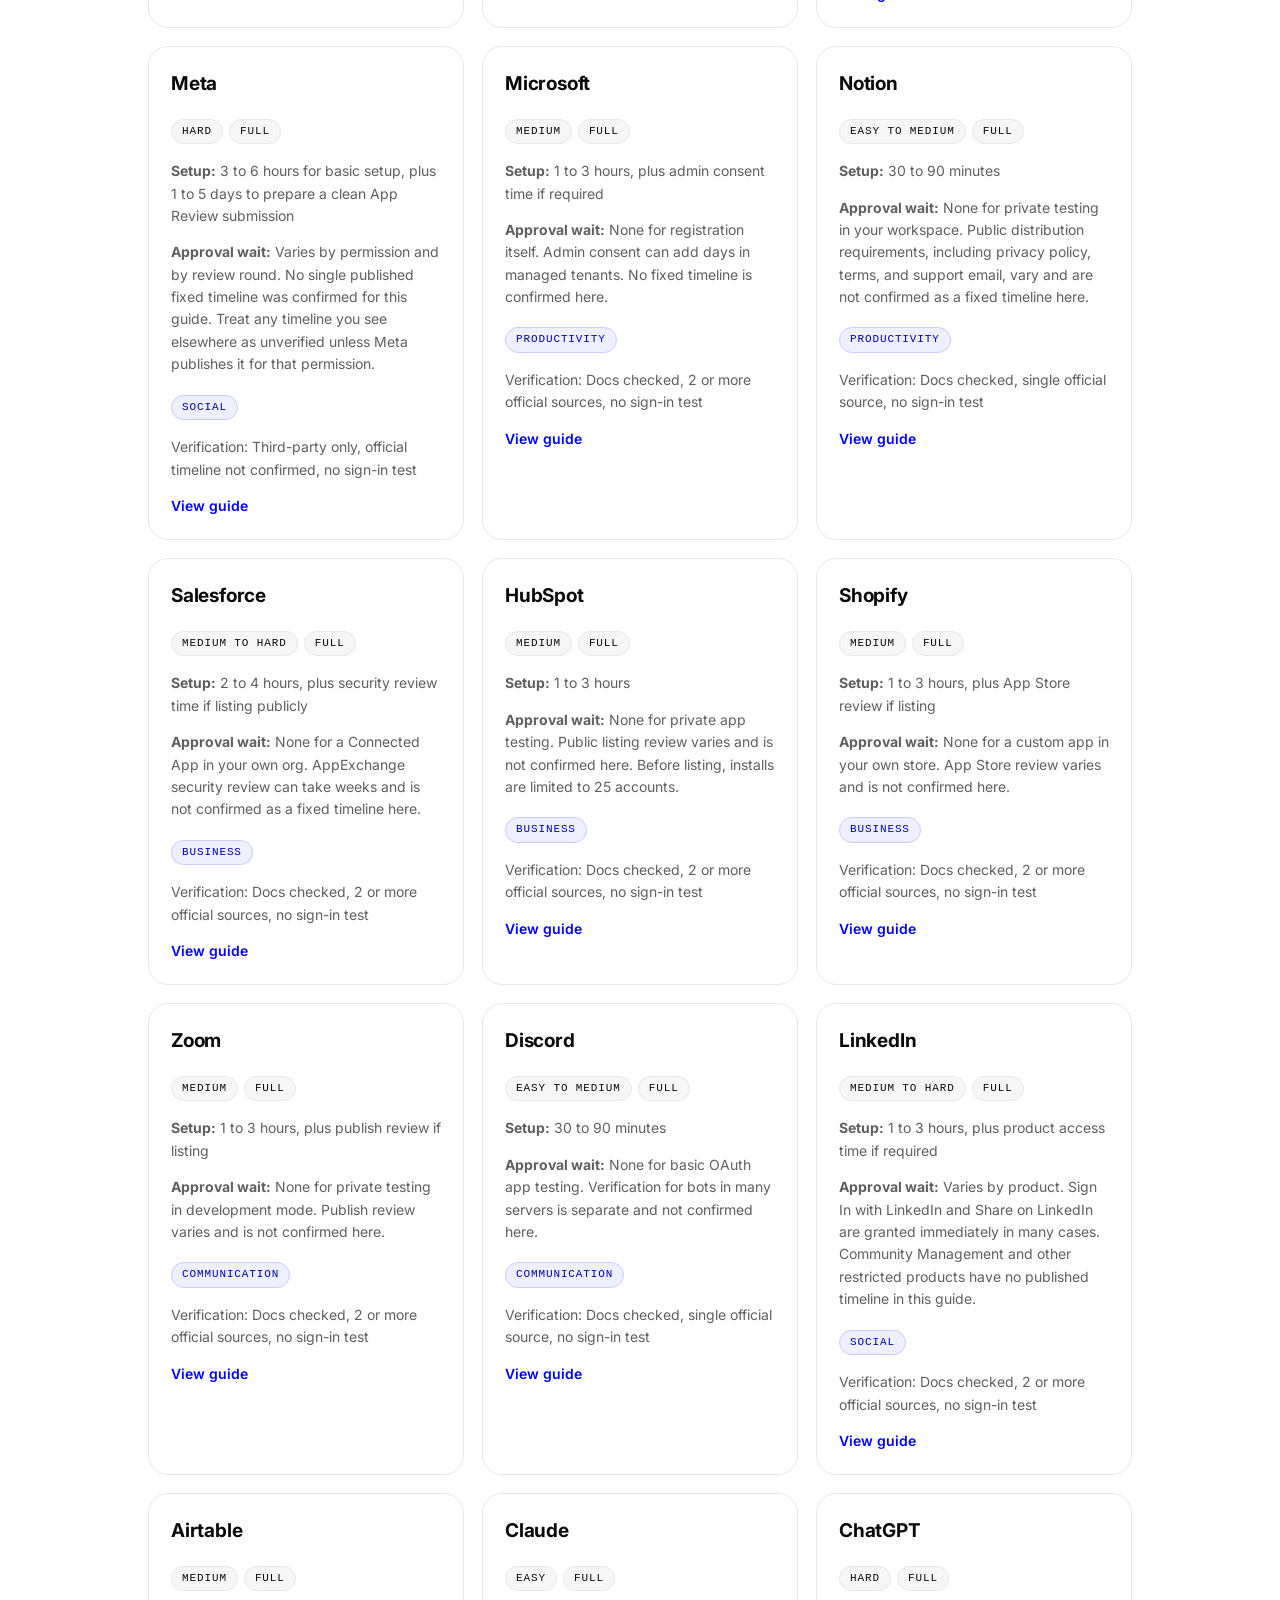
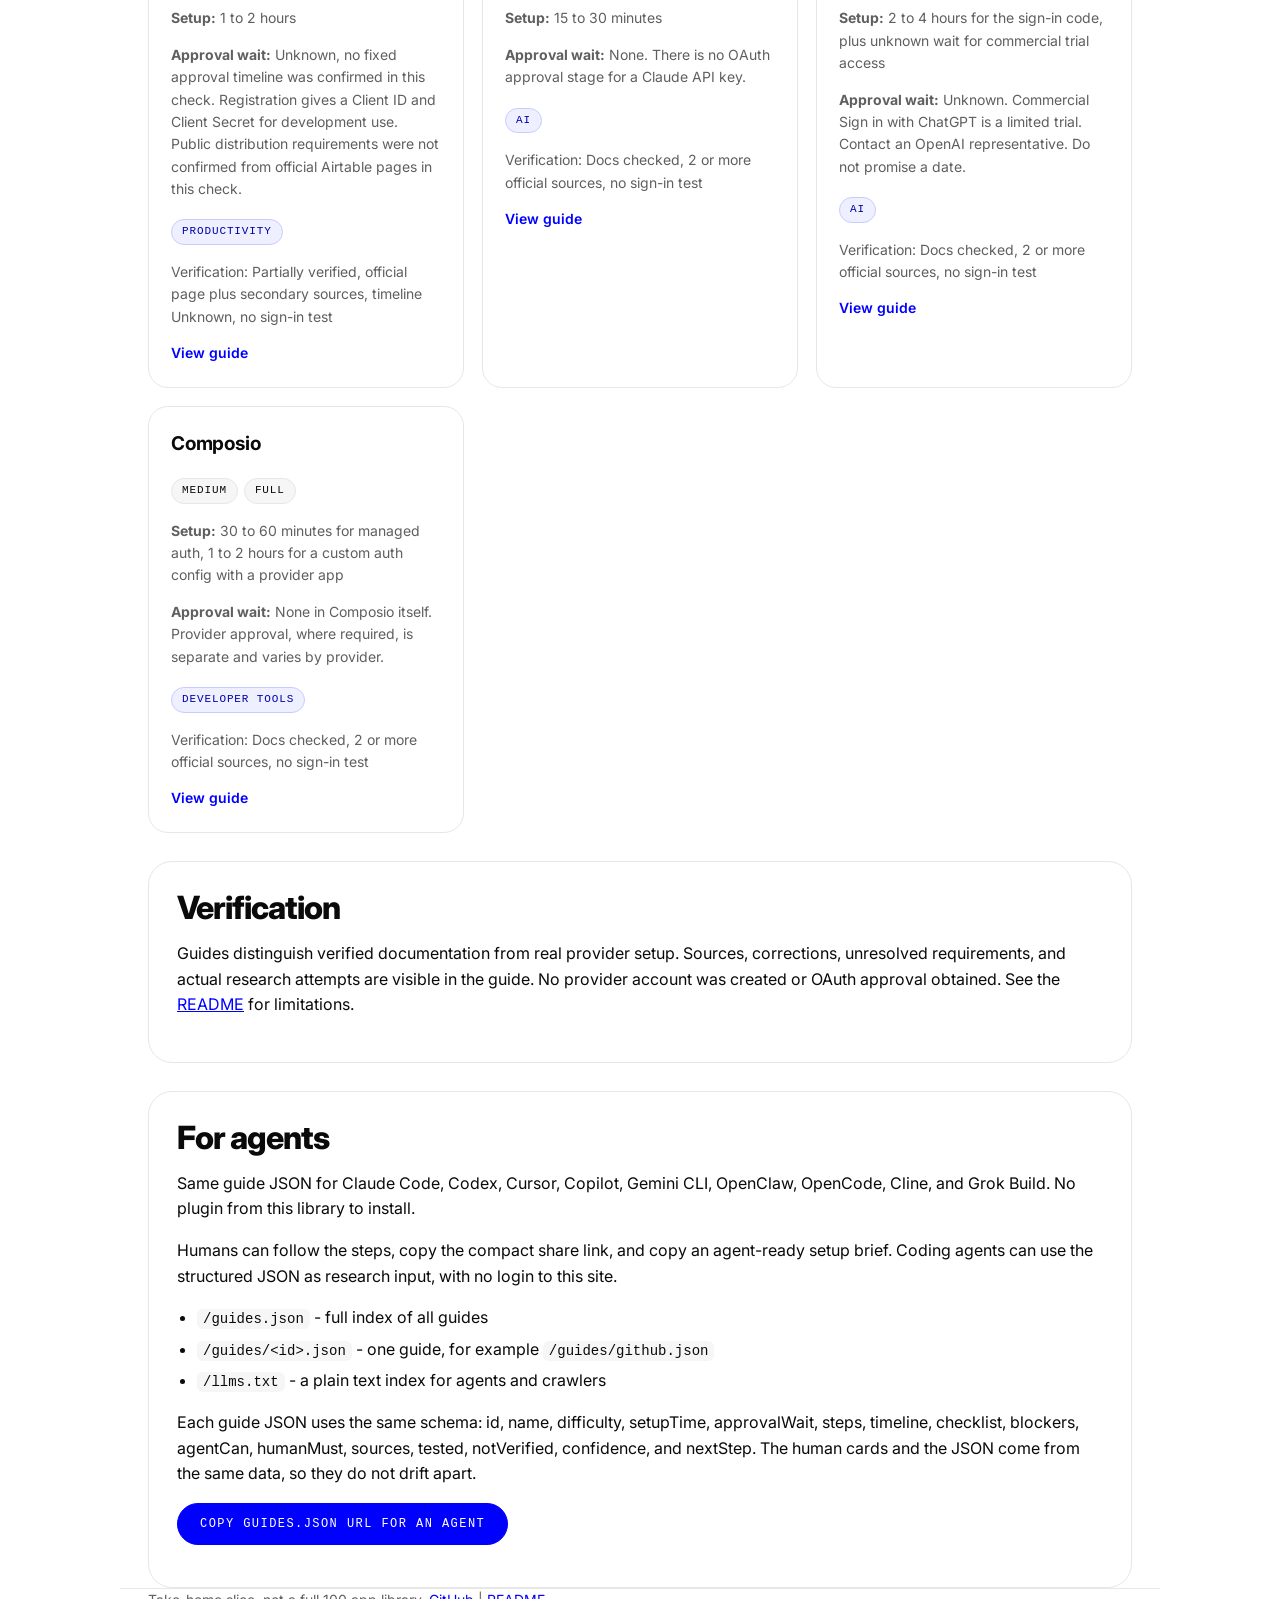
==== commit ca51424d: "Frame managed OAuth choice, verified research and honest agent capabilities on homepage" ====
--- a/index.html
+++ b/index.html
@@ -26,8 +26,8 @@
 </div>
 <div class="hero-stats">
 <div><strong>16</strong><span>Library guides</span></div>
-<div><strong>16</strong><span>Full guides</span></div>
-<div><strong>Live</strong><span>Research for unfamiliar apps</span></div>
+<div><strong>Docs</strong><span>Research backed, not account-tested</span></div>
+<div><strong>Live</strong><span>Official-document investigation</span></div>
 </div>
 <p class="note"><a href="readme.html">Read the README on this site</a> | <a href="https://github.com/SreeC22/takehomeapmcomposio">Source on GitHub</a></p>
 </div>
@@ -42,7 +42,7 @@
 </div>
 <p id="searchStatus" class="small"></p>
 </form>
-<p class="hint">Type an app name and press Get guide. If it is in the library, its guide opens. If not, it researches live and generates a guide, full, partial, or draft depending on what official docs support, once. No separate live form.</p>
+<p class="hint">Start with the managed-vs-custom OAuth decision in your guide. Enter any app name or website: known apps open curated guides; unfamiliar apps trigger live evidence research. Generated results can be Full, Partial, or Draft depending on what sources confirm. No provider login or approval is performed.</p>
 </section>
 
 
@@ -56,13 +56,13 @@
 
 
 
-<section class="about"><h2>Verification</h2><p>Sampled checks on 2026-10-31, full report in the <a href="readme.html">README</a>: GitHub confirmed, Slack corrected for public distribution, Google corrected to ranges, Meta timeline downgraded, Airtable kept at Medium.</p></section>
+<section class="about"><h2>Verification</h2><p>Guides distinguish verified documentation from real provider setup. Sources, corrections, unresolved requirements, and actual research attempts are visible in the guide. No provider account was created or OAuth approval obtained. See the <a href="readme.html">README</a> for limitations.</p></section>
 
 
 <section class="agent-card">
 <h2>For agents</h2>
 <p>Same guide JSON for Claude Code, Codex, Cursor, Copilot, Gemini CLI, OpenClaw, OpenCode, Cline, and Grok Build. No plugin from this library to install.</p>
-<p>Humans read the cards above. Agents can read the same guides as structured JSON, with no login.</p>
+<p>Humans can follow the steps, copy the compact share link, and copy an agent-ready setup brief. Coding agents can use the structured JSON as research input, with no login to this site.</p>
 <ul>
 <li><code>/guides.json</code> - full index of all guides</li>
 <li><code>/guides/&lt;id&gt;.json</code> - one guide, for example <code>/guides/github.json</code></li>
